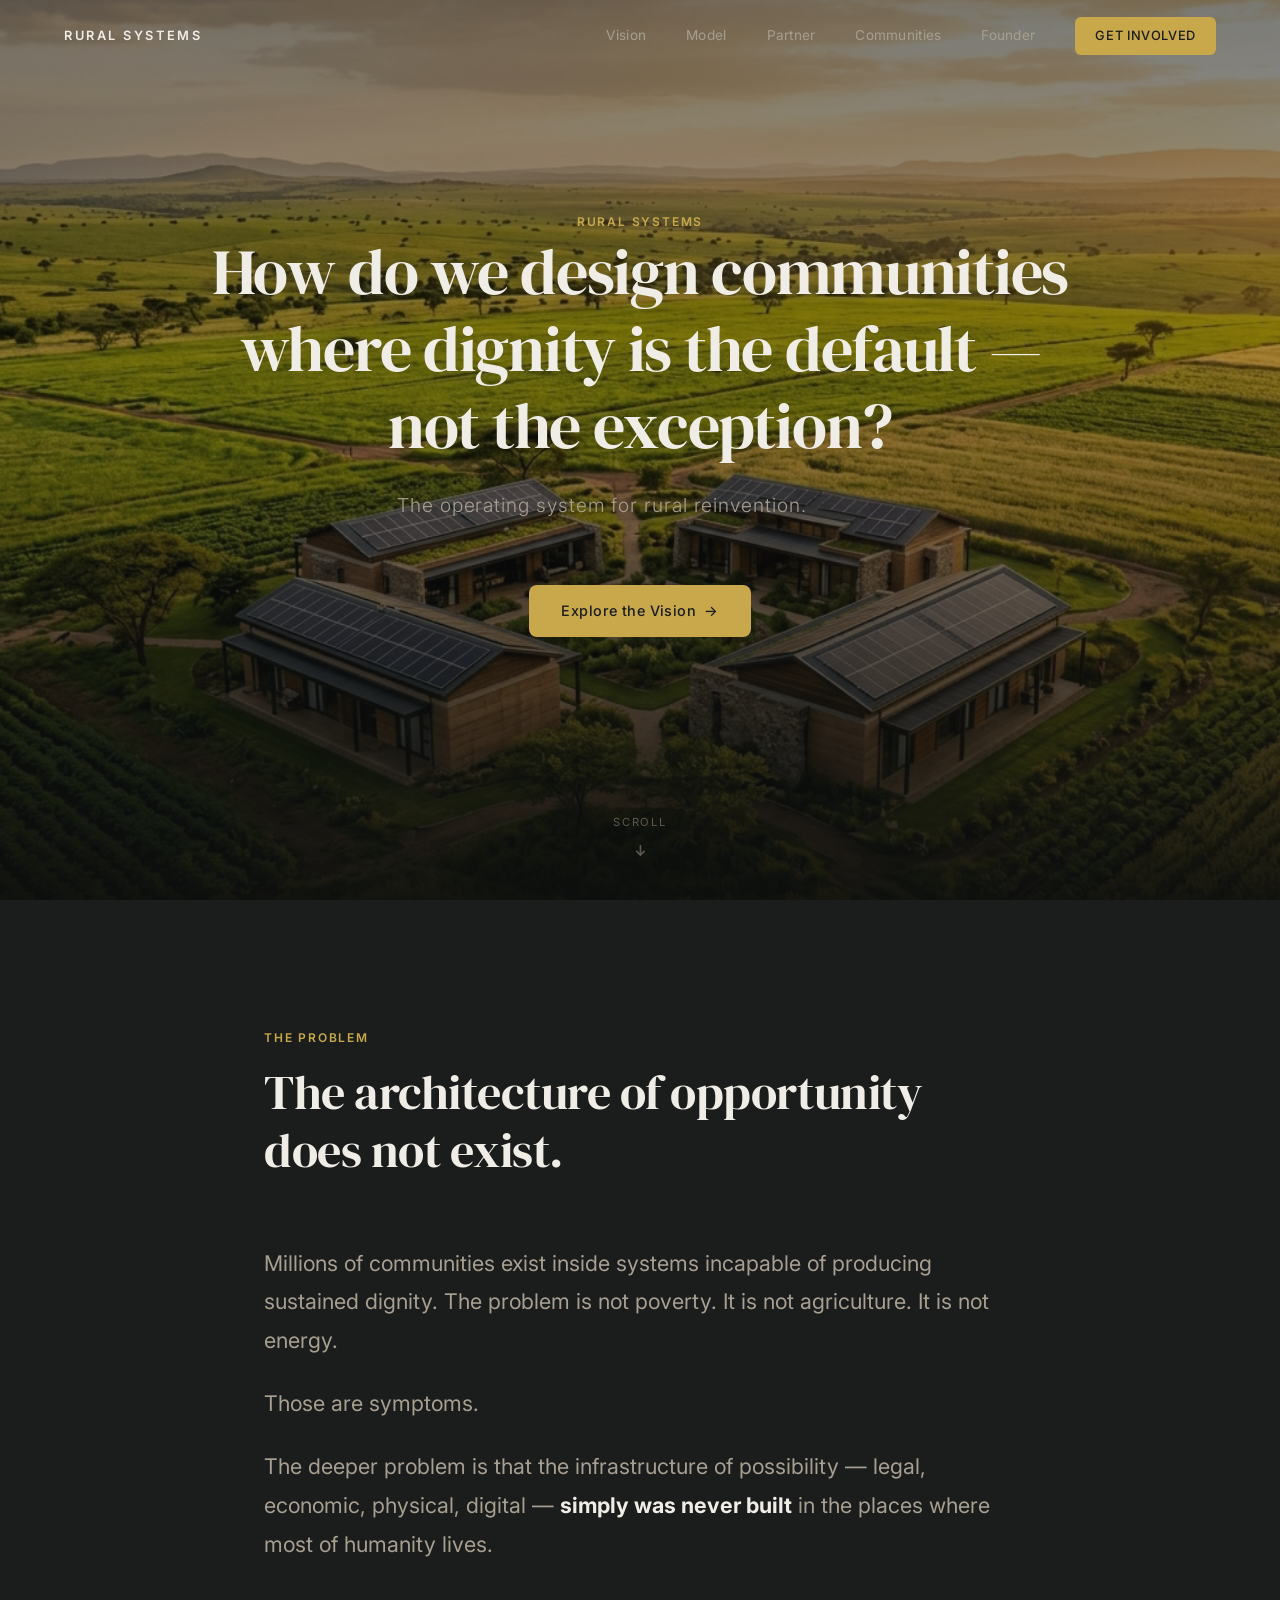
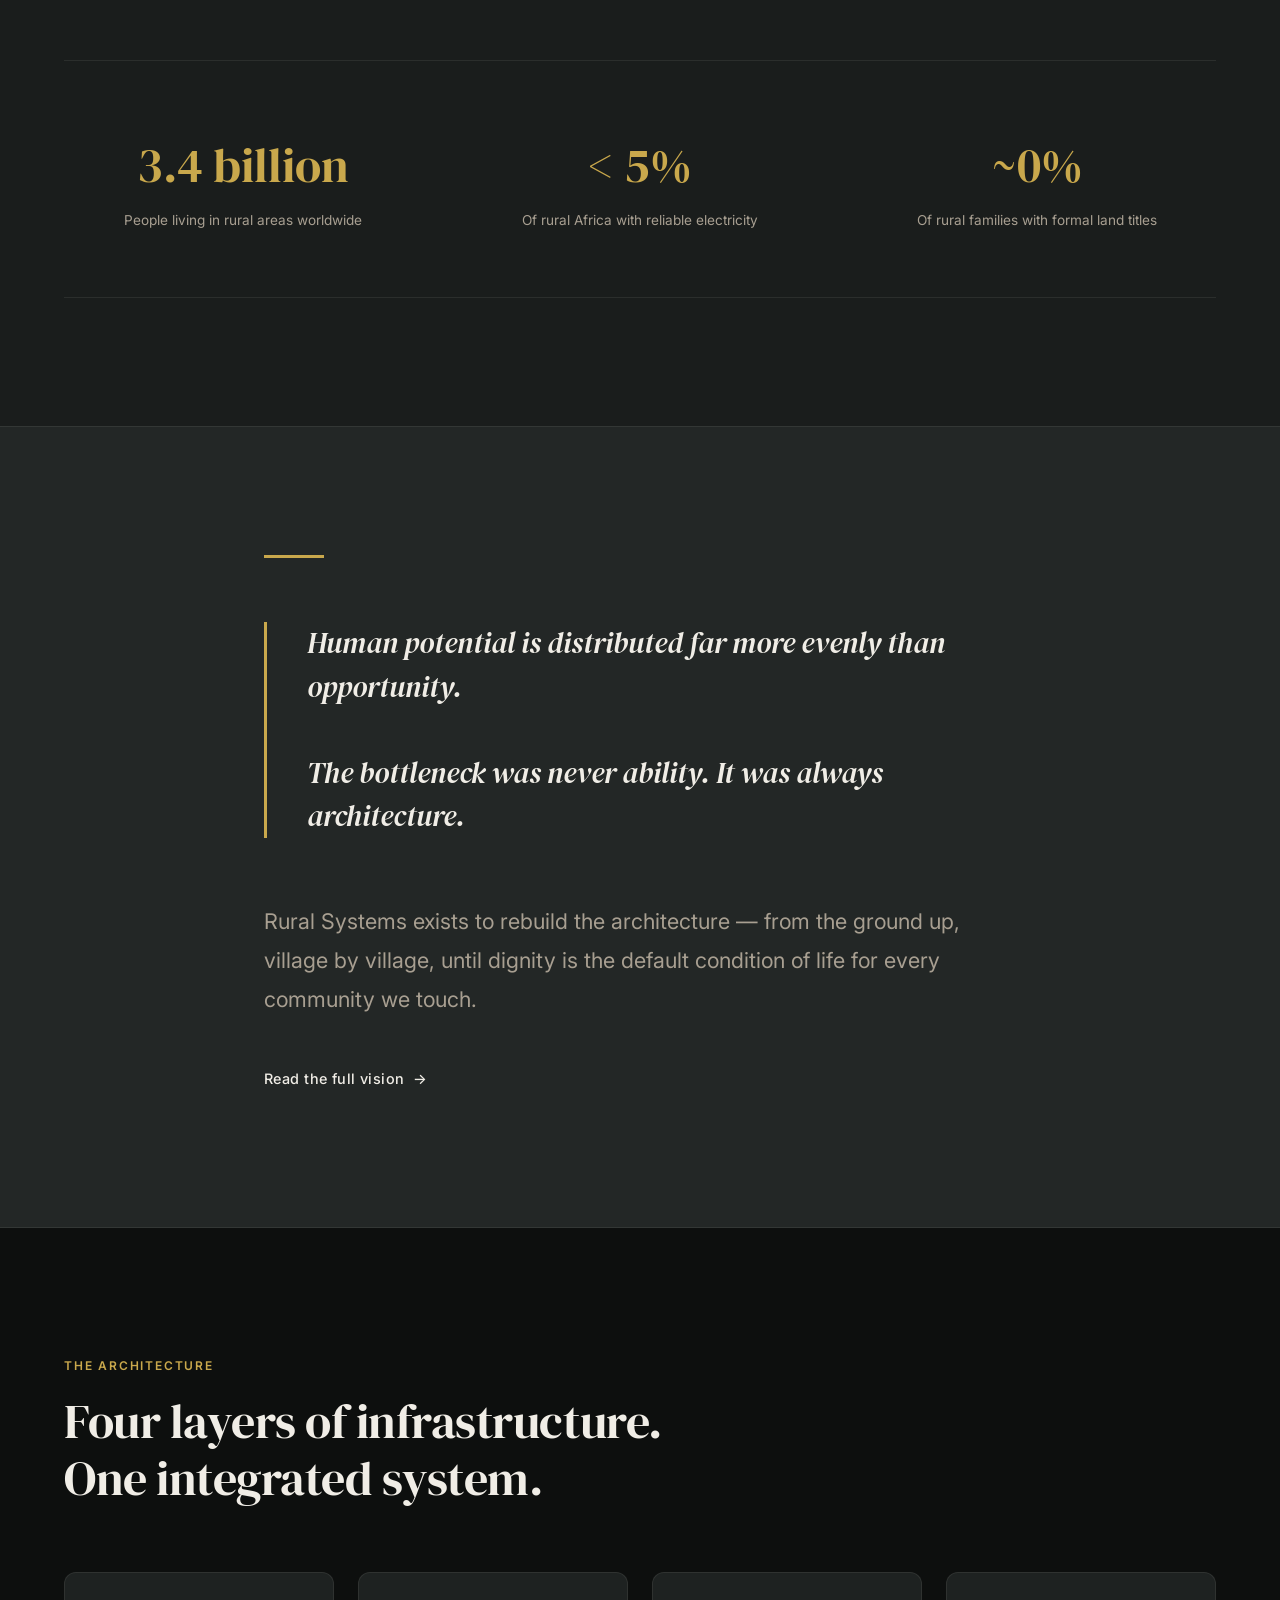
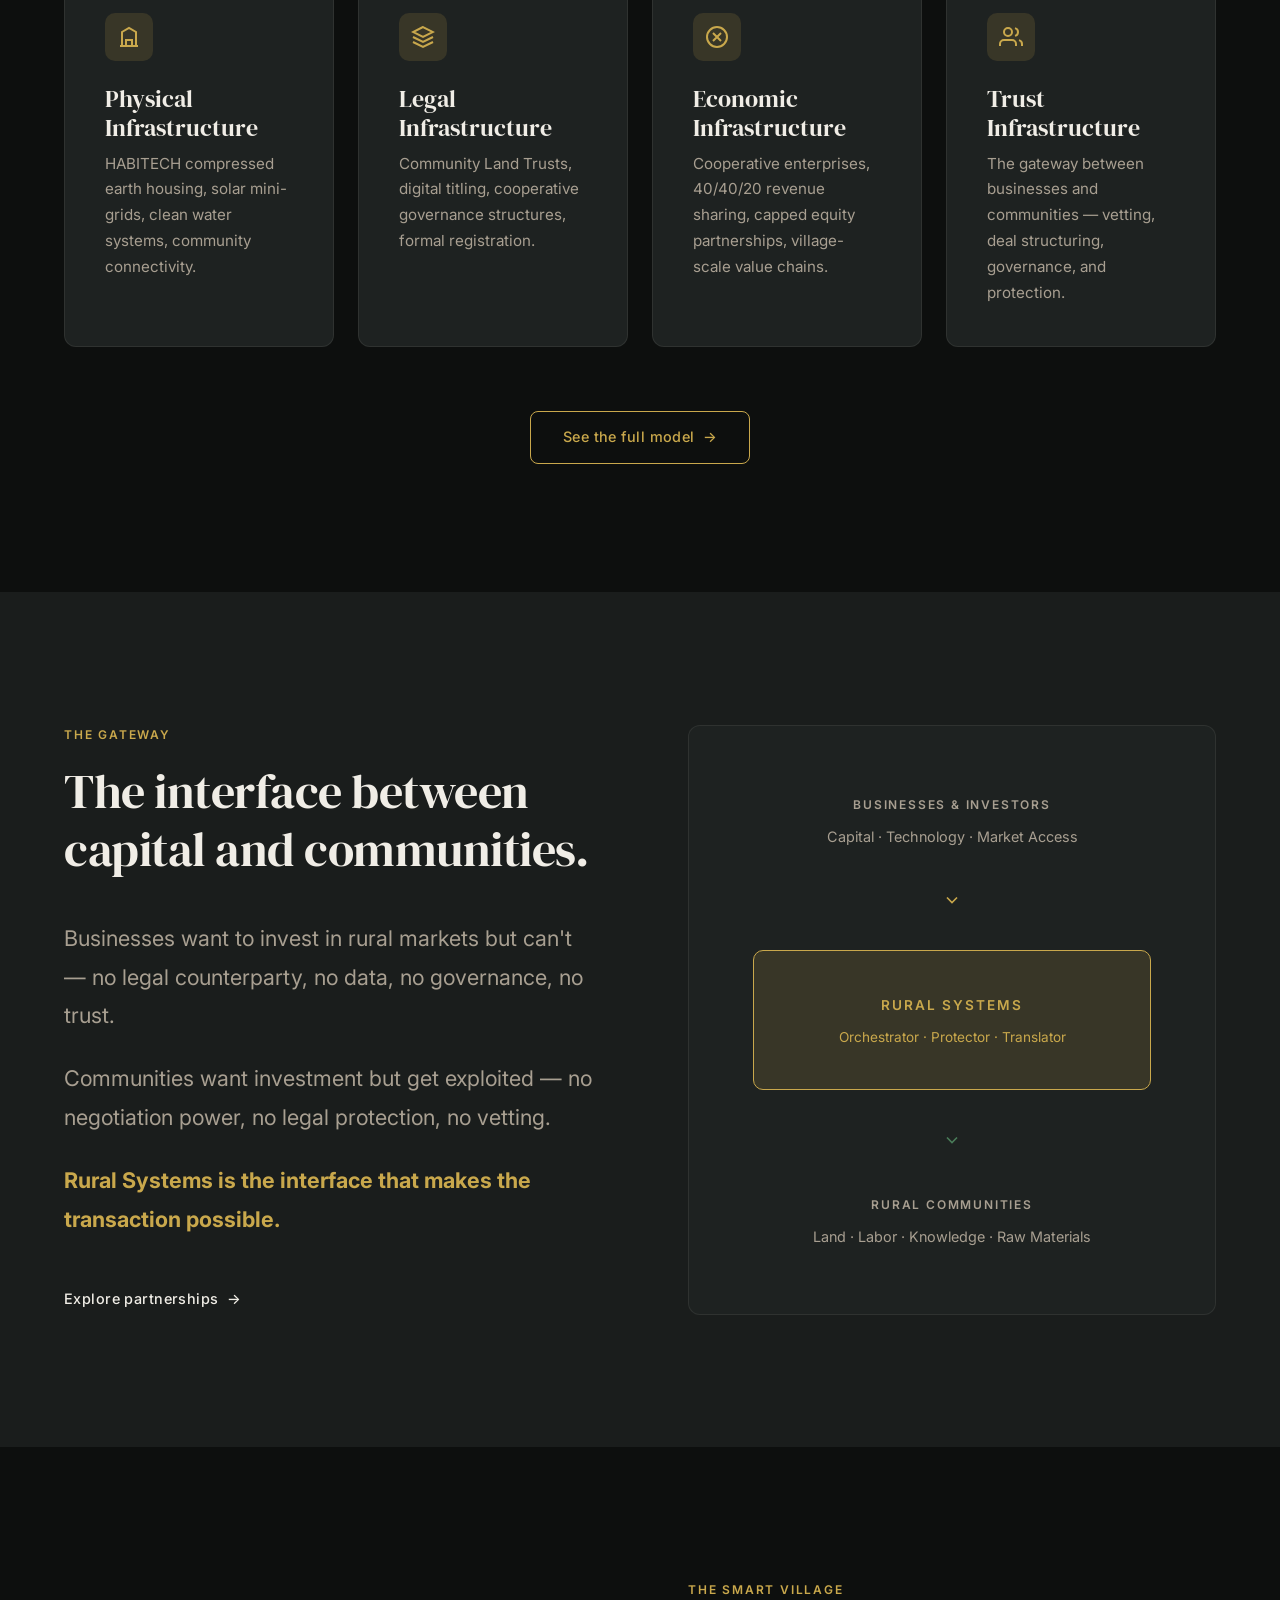
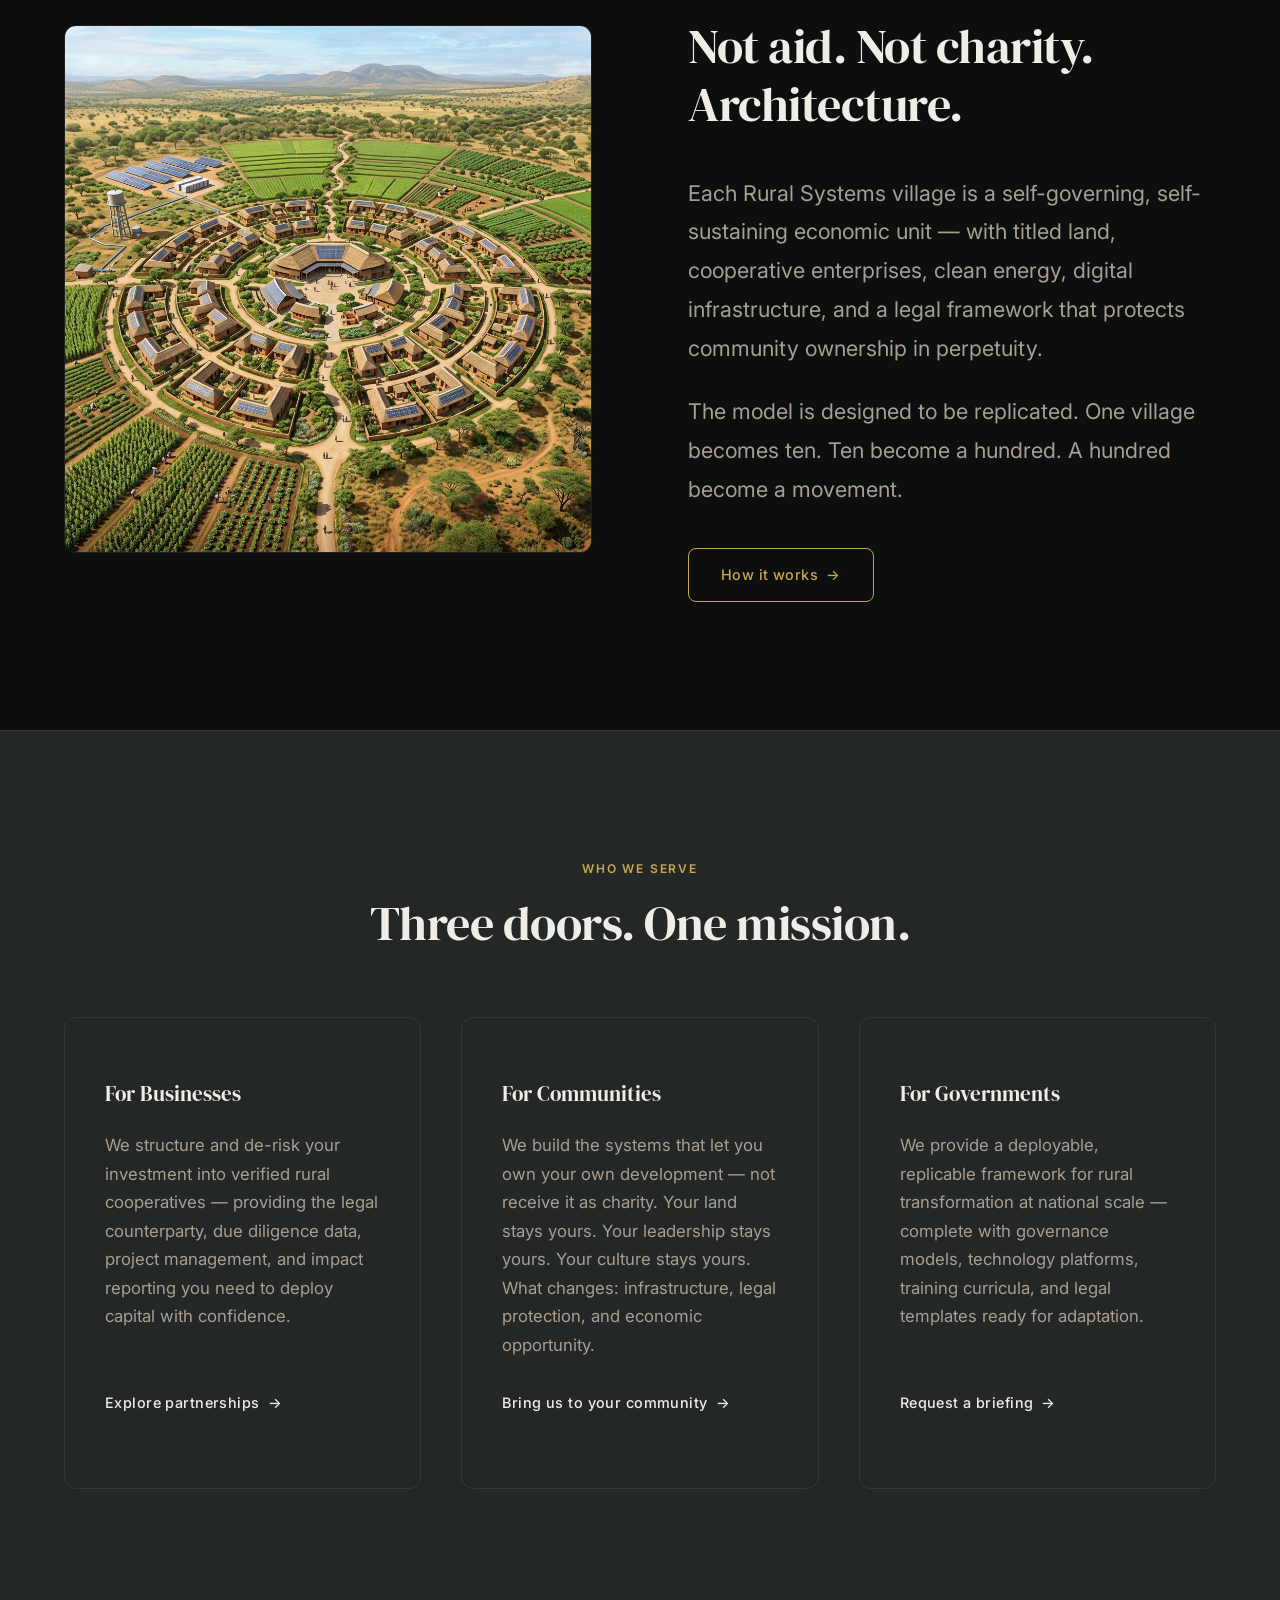
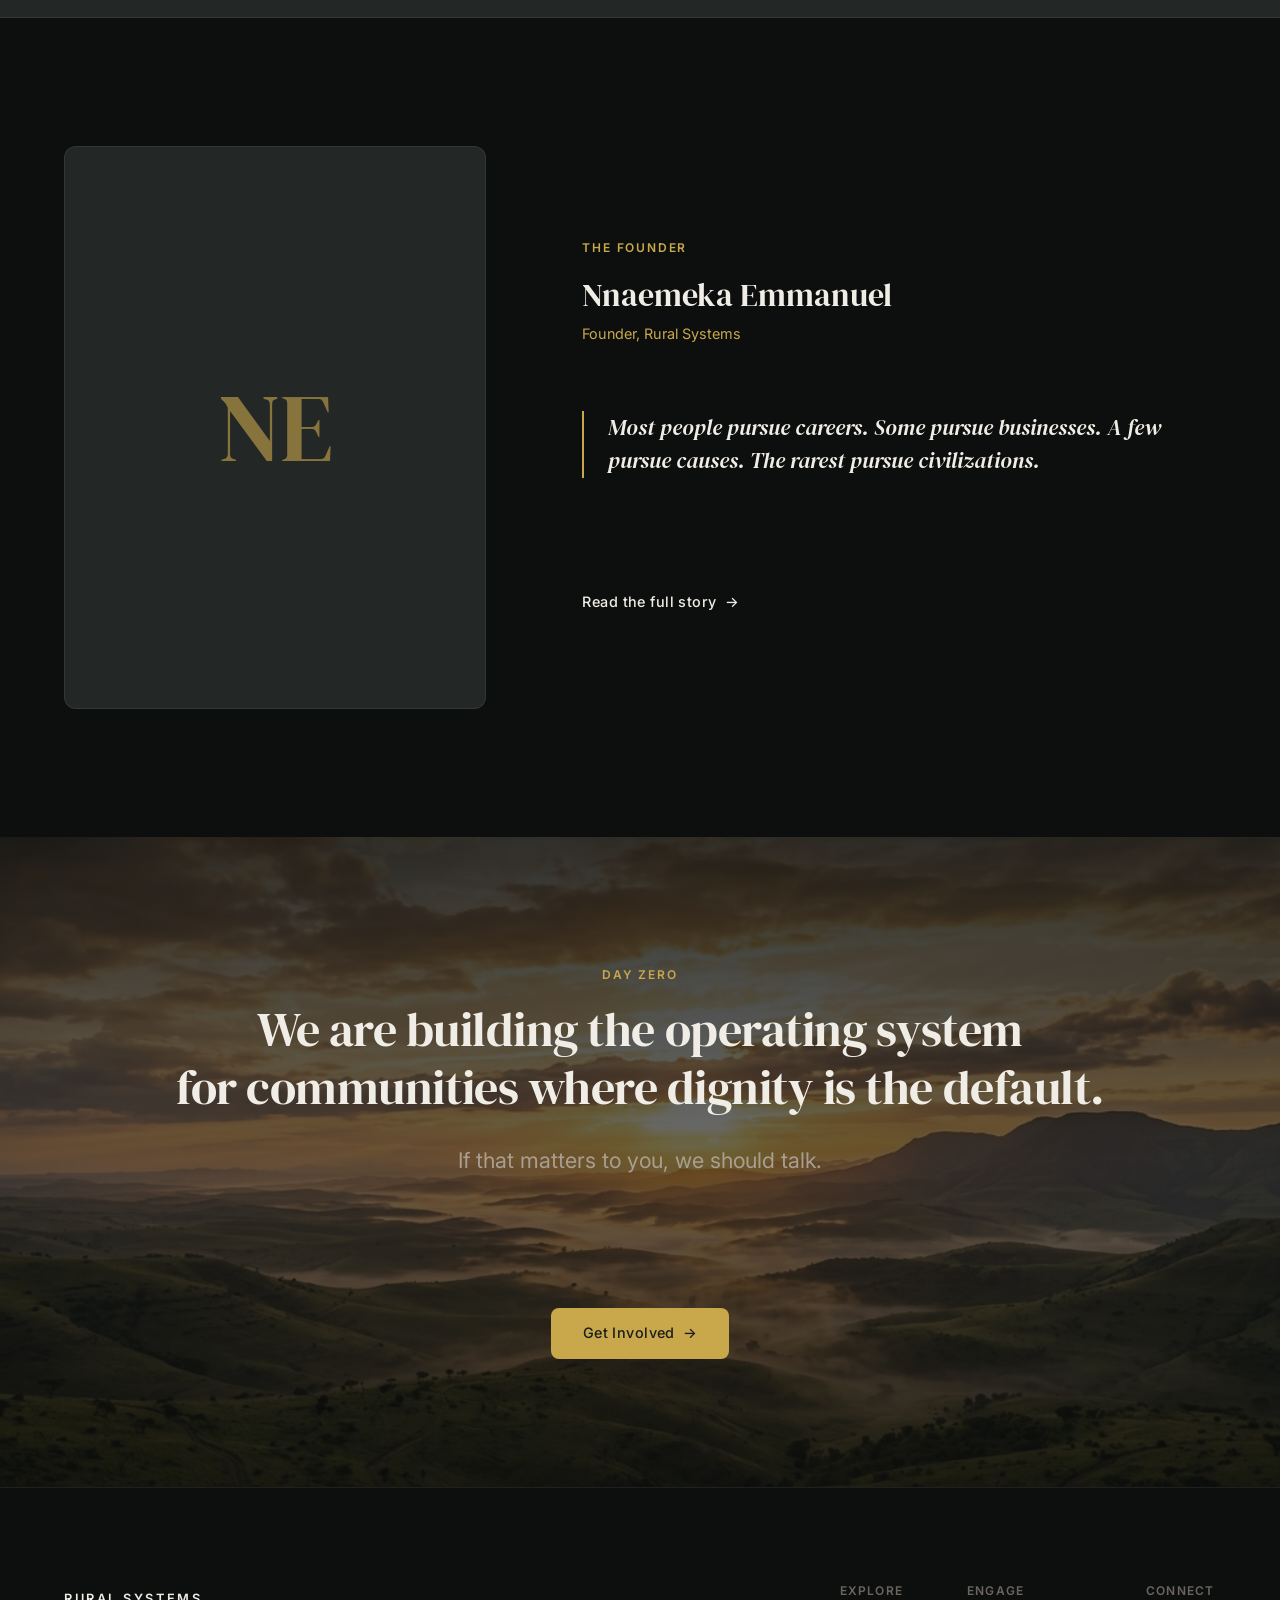
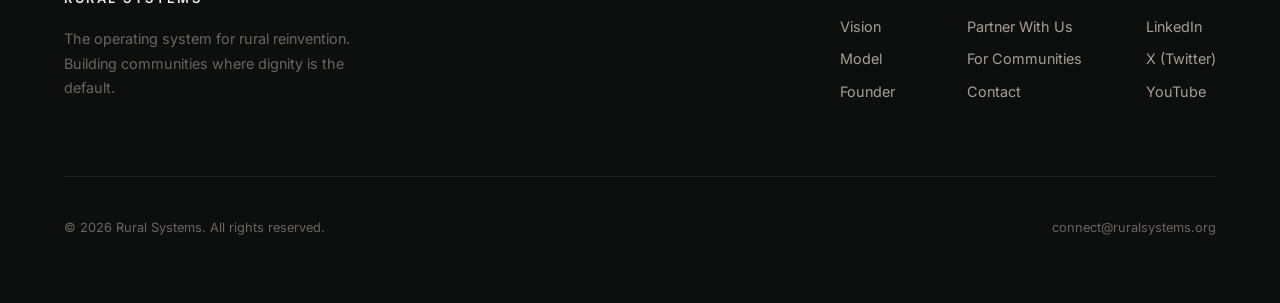
==== index.html @ 0304b945 "Initial Commit" ====
<!DOCTYPE html>
<html lang="en">
<head>
  <meta charset="UTF-8">
  <meta name="viewport" content="width=device-width, initial-scale=1.0">
  <title>Rural Systems — The Operating System for Rural Reinvention</title>
  <meta name="description" content="Rural Systems builds the physical, legal, and economic infrastructure for communities where dignity is the default — not the exception.">
  <meta name="theme-color" content="#0D0F0E">
  <meta property="og:title" content="Rural Systems — The Operating System for Rural Reinvention">
  <meta property="og:description" content="Human potential is distributed far more evenly than opportunity. We rebuild the architecture.">
  <meta property="og:type" content="website">
  <meta property="og:url" content="https://ruralsystems.org">
  <link rel="icon" href="data:image/svg+xml,<svg xmlns='http://www.w3.org/2000/svg' viewBox='0 0 100 100'><text y='.9em' font-size='90'>◆</text></svg>">
  <link rel="stylesheet" href="css/style.css">
</head>
<body>

  <!-- ========== HEADER ========== -->
  <header class="site-header" id="header">
    <div class="header-inner">
      <a href="index.html" class="logo">Rural Systems</a>
      <nav class="nav-desktop" id="nav-desktop">
        <a href="vision.html">Vision</a>
        <a href="model.html">Model</a>
        <a href="partner.html">Partner</a>
        <a href="communities.html">Communities</a>
        <a href="founder.html">Founder</a>
        <a href="contact.html" class="nav-cta">Get Involved</a>
      </nav>
      <button class="nav-toggle" id="nav-toggle" aria-label="Toggle navigation">
        <span></span>
        <span></span>
        <span></span>
      </button>
    </div>
  </header>

  <!-- Mobile Nav -->
  <nav class="nav-mobile" id="nav-mobile">
    <a href="vision.html">Vision</a>
    <a href="model.html">Model</a>
    <a href="partner.html">Partner</a>
    <a href="communities.html">Communities</a>
    <a href="founder.html">Founder</a>
    <a href="contact.html">Get Involved</a>
  </nav>

  <!-- ========== HERO ========== -->
  <section class="hero" id="hero">
    <div class="hero-bg">
      <img src="images/hero.png" alt="African farmland at golden hour with sustainable homes" loading="eager">
    </div>
    <div class="hero-content">
      <span class="text-label reveal">Rural Systems</span>
      <h1 class="reveal reveal-delay-1">How do we design communities<br>where dignity is the default —<br>not the exception?</h1>
      <p class="subtitle reveal reveal-delay-2">The operating system for rural reinvention.</p>
      <a href="#thesis" class="btn btn--primary reveal reveal-delay-3">Explore the Vision <span class="arrow">→</span></a>
    </div>
    <div class="scroll-indicator">
      <span>Scroll</span>
      <svg viewBox="0 0 24 24"><polyline points="7 13 12 18 17 13"></polyline><line x1="12" y1="6" x2="12" y2="18"></line></svg>
    </div>
  </section>

  <!-- ========== THE PROBLEM ========== -->
  <section class="section--dark" id="problem">
    <div class="container container--narrow">
      <div class="section-header reveal">
        <span class="text-label">The Problem</span>
        <h2>The architecture of opportunity does not exist.</h2>
      </div>
      <p class="text-large reveal">Millions of communities exist inside systems incapable of producing sustained dignity. The problem is not poverty. It is not agriculture. It is not energy.</p>
      <p class="text-large reveal" style="margin-top: var(--space-md);">Those are symptoms.</p>
      <p class="text-large reveal" style="margin-top: var(--space-md);">The deeper problem is that the infrastructure of possibility — legal, economic, physical, digital — <strong class="text-white">simply was never built</strong> in the places where most of humanity lives.</p>
    </div>

    <!-- Stats Strip -->
    <div class="container" style="margin-top: var(--space-2xl);">
      <div class="stats-strip reveal">
        <div class="stat-item">
          <span class="stat-number" data-counter="3.4" data-suffix=" billion">0</span>
          <span class="stat-label">People living in rural areas worldwide</span>
        </div>
        <div class="stat-item">
          <span class="stat-number" data-counter="5" data-prefix="< " data-suffix="%">0</span>
          <span class="stat-label">Of rural Africa with reliable electricity</span>
        </div>
        <div class="stat-item">
          <span class="stat-number" style="font-family: var(--font-heading); font-size: clamp(2rem, 4vw, 3rem); color: var(--accent-gold);">~0%</span>
          <span class="stat-label">Of rural families with formal land titles</span>
        </div>
      </div>
    </div>
  </section>

  <!-- ========== THE THESIS ========== -->
  <section class="section--accent" id="thesis">
    <div class="container container--narrow">
      <div class="gold-line reveal"></div>
      <blockquote class="reveal">
        Human potential is distributed far more evenly than opportunity.
        <br><br>
        The bottleneck was never ability. It was always architecture.
      </blockquote>
      <p class="text-large reveal" style="margin-top: var(--space-xl);">Rural Systems exists to rebuild the architecture — from the ground up, village by village, until dignity is the default condition of life for every community we touch.</p>
      <a href="vision.html" class="btn btn--ghost reveal" style="margin-top: var(--space-lg);">Read the full vision <span class="arrow">→</span></a>
    </div>
  </section>

  <!-- ========== WHAT WE BUILD ========== -->
  <section id="what-we-build">
    <div class="container">
      <div class="section-header reveal">
        <span class="text-label">The Architecture</span>
        <h2>Four layers of infrastructure.<br>One integrated system.</h2>
      </div>
      <div class="card-grid card-grid--4">
        <div class="card reveal reveal-delay-1">
          <div class="card-icon">
            <svg width="24" height="24" viewBox="0 0 24 24" fill="none" stroke="currentColor" stroke-width="2"><path d="M3 21h18M5 21V7l7-4 7 4v14M9 21v-6h6v6"></path></svg>
          </div>
          <h4>Physical Infrastructure</h4>
          <p>HABITECH compressed earth housing, solar mini-grids, clean water systems, community connectivity.</p>
        </div>
        <div class="card reveal reveal-delay-2">
          <div class="card-icon">
            <svg width="24" height="24" viewBox="0 0 24 24" fill="none" stroke="currentColor" stroke-width="2"><path d="M12 2L2 7l10 5 10-5-10-5zM2 17l10 5 10-5M2 12l10 5 10-5"></path></svg>
          </div>
          <h4>Legal Infrastructure</h4>
          <p>Community Land Trusts, digital titling, cooperative governance structures, formal registration.</p>
        </div>
        <div class="card reveal reveal-delay-3">
          <div class="card-icon">
            <svg width="24" height="24" viewBox="0 0 24 24" fill="none" stroke="currentColor" stroke-width="2"><circle cx="12" cy="12" r="10"></circle><path d="M16 8l-4 4-4-4M8 16l4-4 4 4"></path></svg>
          </div>
          <h4>Economic Infrastructure</h4>
          <p>Cooperative enterprises, 40/40/20 revenue sharing, capped equity partnerships, village-scale value chains.</p>
        </div>
        <div class="card reveal reveal-delay-4">
          <div class="card-icon">
            <svg width="24" height="24" viewBox="0 0 24 24" fill="none" stroke="currentColor" stroke-width="2"><path d="M17 21v-2a4 4 0 0 0-4-4H5a4 4 0 0 0-4 4v2"></path><circle cx="9" cy="7" r="4"></circle><path d="M23 21v-2a4 4 0 0 0-3-3.87M16 3.13a4 4 0 0 1 0 7.75"></path></svg>
          </div>
          <h4>Trust Infrastructure</h4>
          <p>The gateway between businesses and communities — vetting, deal structuring, governance, and protection.</p>
        </div>
      </div>
      <div style="text-align: center; margin-top: var(--space-xl);">
        <a href="model.html" class="btn btn--secondary reveal">See the full model <span class="arrow">→</span></a>
      </div>
    </div>
  </section>

  <!-- ========== ORCHESTRATION ========== -->
  <section class="section--dark" id="orchestration">
    <div class="container">
      <div class="two-col" style="align-items: center;">
        <div class="reveal">
          <span class="text-label">The Gateway</span>
          <h2 style="margin-top: var(--space-sm);">The interface between capital and communities.</h2>
          <p class="text-large" style="margin-top: var(--space-lg);">Businesses want to invest in rural markets but can't — no legal counterparty, no data, no governance, no trust.</p>
          <p class="text-large" style="margin-top: var(--space-md);">Communities want investment but get exploited — no negotiation power, no legal protection, no vetting.</p>
          <p class="text-large" style="margin-top: var(--space-md);"><strong class="text-gold">Rural Systems is the interface that makes the transaction possible.</strong></p>
          <a href="partner.html" class="btn btn--ghost" style="margin-top: var(--space-lg);">Explore partnerships <span class="arrow">→</span></a>
        </div>
        <div class="reveal reveal-delay-2">
          <div class="card" style="padding: var(--space-xl); text-align: center;">
            <div style="display: flex; flex-direction: column; gap: var(--space-lg);">
              <div>
                <span class="text-label" style="color: var(--text-secondary);">Businesses & Investors</span>
                <p style="font-size: 0.9rem; margin-top: 0.5rem;">Capital · Technology · Market Access</p>
              </div>
              <div style="display: flex; align-items: center; justify-content: center; gap: var(--space-sm);">
                <svg width="20" height="20" viewBox="0 0 24 24" fill="none" stroke="var(--accent-gold)" stroke-width="2"><polyline points="6 9 12 15 18 9"></polyline></svg>
              </div>
              <div style="background: var(--accent-gold-dim); border: 1px solid var(--accent-gold); border-radius: 10px; padding: var(--space-lg);">
                <span class="text-label" style="font-size: 0.85rem;">Rural Systems</span>
                <p style="font-size: 0.85rem; margin-top: 0.5rem; color: var(--accent-gold);">Orchestrator · Protector · Translator</p>
              </div>
              <div style="display: flex; align-items: center; justify-content: center; gap: var(--space-sm);">
                <svg width="20" height="20" viewBox="0 0 24 24" fill="none" stroke="var(--accent-green)" stroke-width="2"><polyline points="6 9 12 15 18 9"></polyline></svg>
              </div>
              <div>
                <span class="text-label" style="color: var(--text-secondary);">Rural Communities</span>
                <p style="font-size: 0.9rem; margin-top: 0.5rem;">Land · Labor · Knowledge · Raw Materials</p>
              </div>
            </div>
          </div>
        </div>
      </div>
    </div>
  </section>

  <!-- ========== SMART VILLAGE ========== -->
  <section id="smart-village">
    <div class="container">
      <div class="two-col" style="align-items: center;">
        <div class="reveal">
          <img src="images/village-aerial.png" alt="Architectural rendering of a planned smart village" style="border-radius: 12px; border: 1px solid var(--border-subtle);">
        </div>
        <div class="reveal reveal-delay-2">
          <span class="text-label">The Smart Village</span>
          <h2 style="margin-top: var(--space-sm);">Not aid. Not charity.<br>Architecture.</h2>
          <p class="text-large" style="margin-top: var(--space-lg);">Each Rural Systems village is a self-governing, self-sustaining economic unit — with titled land, cooperative enterprises, clean energy, digital infrastructure, and a legal framework that protects community ownership in perpetuity.</p>
          <p class="text-large" style="margin-top: var(--space-md);">The model is designed to be replicated. One village becomes ten. Ten become a hundred. A hundred become a movement.</p>
          <a href="model.html" class="btn btn--secondary" style="margin-top: var(--space-lg);">How it works <span class="arrow">→</span></a>
        </div>
      </div>
    </div>
  </section>

  <!-- ========== AUDIENCE COLUMNS ========== -->
  <section class="section--accent" id="for-whom">
    <div class="container">
      <div class="section-header reveal" style="text-align: center;">
        <span class="text-label">Who We Serve</span>
        <h2>Three doors. One mission.</h2>
      </div>
      <div class="audience-grid">
        <div class="audience-col reveal reveal-delay-1">
          <h3>For Businesses</h3>
          <p>We structure and de-risk your investment into verified rural cooperatives — providing the legal counterparty, due diligence data, project management, and impact reporting you need to deploy capital with confidence.</p>
          <a href="partner.html" class="btn btn--ghost">Explore partnerships <span class="arrow">→</span></a>
        </div>
        <div class="audience-col reveal reveal-delay-2">
          <h3>For Communities</h3>
          <p>We build the systems that let you own your own development — not receive it as charity. Your land stays yours. Your leadership stays yours. Your culture stays yours. What changes: infrastructure, legal protection, and economic opportunity.</p>
          <a href="communities.html" class="btn btn--ghost">Bring us to your community <span class="arrow">→</span></a>
        </div>
        <div class="audience-col reveal reveal-delay-3">
          <h3>For Governments</h3>
          <p>We provide a deployable, replicable framework for rural transformation at national scale — complete with governance models, technology platforms, training curricula, and legal templates ready for adaptation.</p>
          <a href="contact.html" class="btn btn--ghost">Request a briefing <span class="arrow">→</span></a>
        </div>
      </div>
    </div>
  </section>

  <!-- ========== FOUNDER PREVIEW ========== -->
  <section id="founder-preview">
    <div class="container">
      <div class="founder-section reveal">
        <div class="founder-visual">
          <span class="founder-monogram">NE</span>
        </div>
        <div class="founder-text">
          <span class="text-label">The Founder</span>
          <h3 style="margin-top: var(--space-sm);">Nnaemeka Emmanuel</h3>
          <p class="founder-title">Founder, Rural Systems</p>
          <blockquote style="border-left-width: 2px; padding-left: var(--space-md); font-size: clamp(1.1rem, 2vw, 1.4rem);">
            Most people pursue careers. Some pursue businesses. A few pursue causes. The rarest pursue civilizations.
          </blockquote>
          <a href="founder.html" class="btn btn--ghost" style="margin-top: var(--space-lg);">Read the full story <span class="arrow">→</span></a>
        </div>
      </div>
    </div>
  </section>

  <!-- ========== CLOSING CTA ========== -->
  <section class="cta-section" id="cta">
    <div class="hero-bg">
      <img src="images/dawn.png" alt="Sunrise over African hills" loading="lazy">
    </div>
    <div class="cta-content reveal">
      <span class="text-label" style="display: block; margin-bottom: var(--space-sm);">Day Zero</span>
      <h2>We are building the operating system<br>for communities where dignity is the default.</h2>
      <p class="text-large" style="margin-top: var(--space-md);">If that matters to you, we should talk.</p>
      <a href="contact.html" class="btn btn--primary" style="margin-top: var(--space-xl);">Get Involved <span class="arrow">→</span></a>
    </div>
  </section>

  <!-- ========== FOOTER ========== -->
  <footer class="site-footer">
    <div class="container">
      <div class="footer-inner">
        <div class="footer-brand">
          <a href="index.html" class="logo">Rural Systems</a>
          <p>The operating system for rural reinvention. Building communities where dignity is the default.</p>
        </div>
        <div class="footer-links">
          <div class="footer-links-group">
            <h5>Explore</h5>
            <a href="vision.html">Vision</a>
            <a href="model.html">Model</a>
            <a href="founder.html">Founder</a>
          </div>
          <div class="footer-links-group">
            <h5>Engage</h5>
            <a href="partner.html">Partner With Us</a>
            <a href="communities.html">For Communities</a>
            <a href="contact.html">Contact</a>
          </div>
          <div class="footer-links-group">
            <h5>Connect</h5>
            <a href="https://linkedin.com/company/ruralsystems" target="_blank" rel="noopener">LinkedIn</a>
            <a href="https://x.com/ruralsystems" target="_blank" rel="noopener">X (Twitter)</a>
            <a href="https://youtube.com/@ruralsystems" target="_blank" rel="noopener">YouTube</a>
          </div>
        </div>
      </div>
      <div class="footer-bottom">
        <span>© 2026 Rural Systems. All rights reserved.</span>
        <span>connect@ruralsystems.org</span>
      </div>
    </div>
  </footer>

  <script src="js/main.js"></script>
</body>
</html>
---- css/style.css ----
/* ============================================================
   RURAL SYSTEMS — Design System
   ruralsystems.org
   ============================================================ */

/* --- Google Fonts --- */
@import url('https://fonts.googleapis.com/css2?family=DM+Serif+Display:ital@0;1&family=Inter:wght@300;400;500;600;700&display=swap');

/* --- Custom Properties --- */
:root {
  /* Colors — Earth & Gold */
  --bg-primary: #0D0F0E;
  --bg-secondary: #1A1D1C;
  --bg-tertiary: #232726;
  --bg-card: #1E2221;
  --bg-card-hover: #252928;

  --accent-gold: #C9A84C;
  --accent-gold-dim: rgba(201, 168, 76, 0.15);
  --accent-gold-glow: rgba(201, 168, 76, 0.3);
  --accent-green: #4A7C59;
  --accent-green-dim: rgba(74, 124, 89, 0.15);
  --accent-terracotta: #C0613A;

  --text-primary: #F0EDE6;
  --text-secondary: #A89F91;
  --text-muted: #6B6560;
  --text-on-gold: #1A1D1C;

  --border-subtle: rgba(240, 237, 230, 0.08);
  --border-medium: rgba(240, 237, 230, 0.15);

  /* Typography */
  --font-heading: 'DM Serif Display', Georgia, 'Times New Roman', serif;
  --font-body: 'Inter', -apple-system, BlinkMacSystemFont, 'Segoe UI', sans-serif;

  /* Spacing */
  --space-xs: 0.5rem;
  --space-sm: 1rem;
  --space-md: 1.5rem;
  --space-lg: 2.5rem;
  --space-xl: 4rem;
  --space-2xl: 6rem;
  --space-3xl: 8rem;
  --space-4xl: 12rem;

  /* Layout */
  --max-width: 1200px;
  --max-width-narrow: 800px;
  --max-width-text: 680px;

  /* Transitions */
  --transition-fast: 150ms ease;
  --transition-base: 250ms ease;
  --transition-slow: 400ms ease-out;

  /* Shadows */
  --shadow-card: 0 4px 24px rgba(0, 0, 0, 0.3);
  --shadow-elevated: 0 8px 48px rgba(0, 0, 0, 0.4);

  /* Header */
  --header-height: 72px;
}

/* --- Reset & Base --- */
*, *::before, *::after {
  margin: 0;
  padding: 0;
  box-sizing: border-box;
}

html {
  font-size: 16px;
  scroll-behavior: smooth;
  -webkit-font-smoothing: antialiased;
  -moz-osx-font-smoothing: grayscale;
}

body {
  font-family: var(--font-body);
  background-color: var(--bg-primary);
  color: var(--text-primary);
  line-height: 1.7;
  font-weight: 400;
  overflow-x: hidden;
}

img {
  max-width: 100%;
  height: auto;
  display: block;
}

a {
  color: var(--accent-gold);
  text-decoration: none;
  transition: color var(--transition-fast);
}

a:hover {
  color: var(--text-primary);
}

::selection {
  background: var(--accent-gold);
  color: var(--text-on-gold);
}

/* --- Typography --- */
h1, h2, h3, h4, h5 {
  font-family: var(--font-heading);
  font-weight: 400;
  line-height: 1.2;
  color: var(--text-primary);
}

h1 {
  font-size: clamp(2.5rem, 5vw, 4.5rem);
  letter-spacing: -0.02em;
}

h2 {
  font-size: clamp(2rem, 4vw, 3rem);
  letter-spacing: -0.01em;
}

h3 {
  font-size: clamp(1.5rem, 3vw, 2rem);
}

h4 {
  font-size: clamp(1.2rem, 2vw, 1.5rem);
}

p {
  font-size: 1.05rem;
  color: var(--text-secondary);
  max-width: 65ch;
}

.text-large {
  font-size: clamp(1.15rem, 2vw, 1.35rem);
  line-height: 1.8;
}

.text-small {
  font-size: 0.875rem;
}

.text-label {
  font-family: var(--font-body);
  font-size: 0.75rem;
  font-weight: 600;
  letter-spacing: 0.15em;
  text-transform: uppercase;
  color: var(--accent-gold);
}

.text-gold { color: var(--accent-gold); }
.text-green { color: var(--accent-green); }
.text-white { color: var(--text-primary); }
.text-muted { color: var(--text-muted); }

/* --- Layout --- */
.container {
  width: 100%;
  max-width: var(--max-width);
  margin: 0 auto;
  padding: 0 var(--space-md);
}

.container--narrow {
  max-width: var(--max-width-narrow);
}

.container--text {
  max-width: var(--max-width-text);
}

section {
  padding: var(--space-3xl) 0;
  position: relative;
}

.section--dark {
  background-color: var(--bg-secondary);
}

.section--accent {
  background-color: var(--bg-tertiary);
  border-top: 1px solid var(--border-subtle);
  border-bottom: 1px solid var(--border-subtle);
}

/* --- Header / Navigation --- */
.site-header {
  position: fixed;
  top: 0;
  left: 0;
  right: 0;
  z-index: 1000;
  height: var(--header-height);
  display: flex;
  align-items: center;
  transition: background-color var(--transition-slow), box-shadow var(--transition-slow);
  background-color: transparent;
}

.site-header.scrolled {
  background-color: rgba(13, 15, 14, 0.92);
  backdrop-filter: blur(12px);
  -webkit-backdrop-filter: blur(12px);
  box-shadow: 0 1px 0 var(--border-subtle);
}

.header-inner {
  display: flex;
  align-items: center;
  justify-content: space-between;
  width: 100%;
  max-width: var(--max-width);
  margin: 0 auto;
  padding: 0 var(--space-md);
}

.logo {
  font-family: var(--font-body);
  font-size: 0.8rem;
  font-weight: 600;
  letter-spacing: 0.2em;
  text-transform: uppercase;
  color: var(--text-primary);
  text-decoration: none;
}

.logo:hover {
  color: var(--accent-gold);
}

.nav-desktop {
  display: flex;
  align-items: center;
  gap: var(--space-lg);
}

.nav-desktop a {
  font-size: 0.85rem;
  font-weight: 400;
  color: var(--text-secondary);
  text-decoration: none;
  transition: color var(--transition-fast);
  letter-spacing: 0.02em;
}

.nav-desktop a:hover,
.nav-desktop a.active {
  color: var(--text-primary);
}

.nav-desktop .nav-cta {
  background: var(--accent-gold);
  color: var(--text-on-gold);
  padding: 0.5rem 1.25rem;
  border-radius: 6px;
  font-weight: 500;
  font-size: 0.8rem;
  letter-spacing: 0.05em;
  text-transform: uppercase;
  transition: background var(--transition-fast), transform var(--transition-fast);
}

.nav-desktop .nav-cta:hover {
  background: var(--text-primary);
  color: var(--bg-primary);
  transform: translateY(-1px);
}

/* Mobile Nav Toggle */
.nav-toggle {
  display: none;
  background: none;
  border: none;
  cursor: pointer;
  padding: 0.5rem;
  z-index: 1100;
}

.nav-toggle span {
  display: block;
  width: 24px;
  height: 2px;
  background: var(--text-primary);
  margin: 5px 0;
  transition: transform var(--transition-base), opacity var(--transition-base);
}

.nav-toggle.open span:nth-child(1) {
  transform: translateY(7px) rotate(45deg);
}

.nav-toggle.open span:nth-child(2) {
  opacity: 0;
}

.nav-toggle.open span:nth-child(3) {
  transform: translateY(-7px) rotate(-45deg);
}

/* Mobile Nav Overlay */
.nav-mobile {
  display: none;
  position: fixed;
  inset: 0;
  background: rgba(13, 15, 14, 0.98);
  backdrop-filter: blur(20px);
  -webkit-backdrop-filter: blur(20px);
  z-index: 1050;
  flex-direction: column;
  align-items: center;
  justify-content: center;
  gap: var(--space-lg);
}

.nav-mobile.open {
  display: flex;
}

.nav-mobile a {
  font-family: var(--font-heading);
  font-size: 1.8rem;
  color: var(--text-secondary);
  text-decoration: none;
  transition: color var(--transition-fast);
}

.nav-mobile a:hover {
  color: var(--accent-gold);
}

/* --- Hero Section --- */
.hero {
  position: relative;
  min-height: 100vh;
  display: flex;
  align-items: center;
  justify-content: center;
  text-align: center;
  overflow: hidden;
  padding-top: var(--header-height);
}

.hero-bg {
  position: absolute;
  inset: 0;
  z-index: 0;
}

.hero-bg img {
  width: 100%;
  height: 100%;
  object-fit: cover;
  object-position: center 40%;
}

.hero-bg::after {
  content: '';
  position: absolute;
  inset: 0;
  background: linear-gradient(
    180deg,
    rgba(13, 15, 14, 0.55) 0%,
    rgba(13, 15, 14, 0.35) 40%,
    rgba(13, 15, 14, 0.65) 70%,
    rgba(13, 15, 14, 0.95) 100%
  );
}

.hero-content {
  position: relative;
  z-index: 1;
  padding: var(--space-xl) var(--space-md);
}

.hero h1 {
  margin-bottom: var(--space-md);
}

.hero .subtitle {
  font-family: var(--font-body);
  font-size: clamp(1rem, 2vw, 1.2rem);
  color: var(--text-secondary);
  font-weight: 300;
  letter-spacing: 0.05em;
  margin-bottom: var(--space-xl);
}

.scroll-indicator {
  position: absolute;
  bottom: 2.5rem;
  left: 50%;
  transform: translateX(-50%);
  z-index: 1;
  display: flex;
  flex-direction: column;
  align-items: center;
  gap: 0.5rem;
  opacity: 0.5;
  animation: pulse-down 2s ease-in-out infinite;
}

.scroll-indicator span {
  font-size: 0.7rem;
  letter-spacing: 0.15em;
  text-transform: uppercase;
  color: var(--text-secondary);
}

.scroll-indicator svg {
  width: 20px;
  height: 20px;
  stroke: var(--text-secondary);
  fill: none;
  stroke-width: 2;
}

@keyframes pulse-down {
  0%, 100% { transform: translateX(-50%) translateY(0); opacity: 0.5; }
  50% { transform: translateX(-50%) translateY(8px); opacity: 1; }
}

/* --- Buttons --- */
.btn {
  display: inline-flex;
  align-items: center;
  gap: 0.5rem;
  font-family: var(--font-body);
  font-weight: 500;
  font-size: 0.9rem;
  padding: 0.85rem 2rem;
  border-radius: 8px;
  border: none;
  cursor: pointer;
  text-decoration: none;
  transition: all var(--transition-base);
  letter-spacing: 0.03em;
}

.btn--primary {
  background: var(--accent-gold);
  color: var(--text-on-gold);
}

.btn--primary:hover {
  background: var(--text-primary);
  color: var(--bg-primary);
  transform: translateY(-2px);
  box-shadow: 0 6px 24px rgba(201, 168, 76, 0.25);
}

.btn--secondary {
  background: transparent;
  color: var(--accent-gold);
  border: 1px solid var(--accent-gold);
}

.btn--secondary:hover {
  background: var(--accent-gold-dim);
  color: var(--text-primary);
  border-color: var(--text-primary);
  transform: translateY(-2px);
}

.btn--ghost {
  background: transparent;
  color: var(--text-primary);
  padding: 0.5rem 0;
  border-radius: 0;
}

.btn--ghost:hover {
  color: var(--accent-gold);
}

.btn--ghost .arrow {
  transition: transform var(--transition-fast);
}

.btn--ghost:hover .arrow {
  transform: translateX(4px);
}

/* --- Cards --- */
.card-grid {
  display: grid;
  gap: var(--space-md);
}

.card-grid--4 { grid-template-columns: repeat(4, 1fr); }
.card-grid--3 { grid-template-columns: repeat(3, 1fr); }
.card-grid--2 { grid-template-columns: repeat(2, 1fr); }

.card {
  background: var(--bg-card);
  border: 1px solid var(--border-subtle);
  border-radius: 12px;
  padding: var(--space-lg);
  transition: all var(--transition-base);
}

.card:hover {
  background: var(--bg-card-hover);
  border-color: var(--border-medium);
  transform: translateY(-4px);
  box-shadow: var(--shadow-card);
}

.card-icon {
  width: 48px;
  height: 48px;
  display: flex;
  align-items: center;
  justify-content: center;
  border-radius: 10px;
  margin-bottom: var(--space-md);
  font-size: 1.5rem;
  background: var(--accent-gold-dim);
  color: var(--accent-gold);
}

.card-icon--green {
  background: var(--accent-green-dim);
  color: var(--accent-green);
}

.card h4 {
  margin-bottom: var(--space-xs);
}

.card p {
  font-size: 0.95rem;
  color: var(--text-secondary);
}

/* --- Stats Strip --- */
.stats-strip {
  display: grid;
  grid-template-columns: repeat(3, 1fr);
  gap: var(--space-lg);
  text-align: center;
  padding: var(--space-xl) 0;
  border-top: 1px solid var(--border-subtle);
  border-bottom: 1px solid var(--border-subtle);
}

.stat-item .stat-number {
  font-family: var(--font-heading);
  font-size: clamp(2rem, 4vw, 3rem);
  color: var(--accent-gold);
  display: block;
}

.stat-item .stat-label {
  font-size: 0.85rem;
  color: var(--text-secondary);
  margin-top: 0.25rem;
}

/* --- Blockquote / Pull Quote --- */
blockquote {
  font-family: var(--font-heading);
  font-style: italic;
  font-size: clamp(1.3rem, 3vw, 1.8rem);
  color: var(--text-primary);
  border-left: 3px solid var(--accent-gold);
  padding-left: var(--space-lg);
  margin: var(--space-xl) 0;
  max-width: 55ch;
  line-height: 1.5;
}

blockquote cite {
  display: block;
  font-family: var(--font-body);
  font-style: normal;
  font-size: 0.85rem;
  color: var(--text-muted);
  margin-top: var(--space-sm);
}

/* --- Section Headers --- */
.section-header {
  margin-bottom: var(--space-xl);
}

.section-header .text-label {
  margin-bottom: var(--space-sm);
  display: block;
}

.section-header h2 {
  margin-bottom: var(--space-md);
}

.section-header p {
  font-size: 1.1rem;
  max-width: 60ch;
}

/* --- Audience Columns --- */
.audience-grid {
  display: grid;
  grid-template-columns: repeat(3, 1fr);
  gap: var(--space-lg);
}

.audience-col {
  padding: var(--space-xl) var(--space-lg);
  border: 1px solid var(--border-subtle);
  border-radius: 12px;
  display: flex;
  flex-direction: column;
  gap: var(--space-md);
  transition: border-color var(--transition-base);
}

.audience-col:hover {
  border-color: var(--accent-gold);
}

.audience-col h3 {
  font-size: 1.3rem;
}

.audience-col p {
  flex: 1;
}

/* --- Founder Section --- */
.founder-section {
  display: grid;
  grid-template-columns: 1fr 1.5fr;
  gap: var(--space-2xl);
  align-items: center;
}

.founder-visual {
  aspect-ratio: 3/4;
  background: var(--bg-tertiary);
  border-radius: 12px;
  border: 1px solid var(--border-subtle);
  display: flex;
  align-items: center;
  justify-content: center;
  overflow: hidden;
}

.founder-monogram {
  font-family: var(--font-heading);
  font-size: 6rem;
  color: var(--accent-gold);
  opacity: 0.6;
}

.founder-text h3 {
  margin-bottom: var(--space-xs);
}

.founder-text .founder-title {
  color: var(--accent-gold);
  font-size: 0.9rem;
  margin-bottom: var(--space-lg);
}

/* --- Full-width CTA Section --- */
.cta-section {
  position: relative;
  min-height: 60vh;
  display: flex;
  align-items: center;
  justify-content: center;
  text-align: center;
  overflow: hidden;
}

.cta-section .hero-bg::after {
  background: linear-gradient(
    180deg,
    rgba(13, 15, 14, 0.85) 0%,
    rgba(13, 15, 14, 0.6) 50%,
    rgba(13, 15, 14, 0.85) 100%
  );
}

.cta-content {
  position: relative;
  z-index: 1;
}

.cta-content h2 {
  margin-bottom: var(--space-md);
}

.cta-content p {
  margin: 0 auto var(--space-xl);
  text-align: center;
}

/* --- Footer --- */
.site-footer {
  padding: var(--space-2xl) 0 var(--space-xl);
  border-top: 1px solid var(--border-subtle);
}

.footer-inner {
  display: flex;
  justify-content: space-between;
  align-items: flex-start;
  gap: var(--space-xl);
  flex-wrap: wrap;
}

.footer-brand p {
  font-size: 0.9rem;
  color: var(--text-muted);
  margin-top: var(--space-sm);
  max-width: 35ch;
}

.footer-links {
  display: flex;
  gap: var(--space-xl);
}

.footer-links-group h5 {
  font-family: var(--font-body);
  font-size: 0.75rem;
  font-weight: 600;
  letter-spacing: 0.1em;
  text-transform: uppercase;
  color: var(--text-muted);
  margin-bottom: var(--space-sm);
}

.footer-links-group a {
  display: block;
  font-size: 0.9rem;
  color: var(--text-secondary);
  margin-bottom: 0.5rem;
}

.footer-links-group a:hover {
  color: var(--accent-gold);
}

.footer-bottom {
  display: flex;
  justify-content: space-between;
  align-items: center;
  margin-top: var(--space-xl);
  padding-top: var(--space-lg);
  border-top: 1px solid var(--border-subtle);
  font-size: 0.8rem;
  color: var(--text-muted);
}

.footer-social {
  display: flex;
  gap: var(--space-md);
}

.footer-social a {
  color: var(--text-muted);
  font-size: 0.85rem;
}

.footer-social a:hover {
  color: var(--accent-gold);
}

/* --- Page Header (for inner pages) --- */
.page-hero {
  padding-top: calc(var(--header-height) + var(--space-3xl));
  padding-bottom: var(--space-2xl);
  text-align: center;
  background: linear-gradient(180deg, var(--bg-secondary) 0%, var(--bg-primary) 100%);
}

.page-hero .text-label {
  margin-bottom: var(--space-sm);
  display: block;
}

.page-hero h1 {
  margin-bottom: var(--space-md);
}

.page-hero p {
  margin: 0 auto;
  text-align: center;
}

/* --- Content Sections for inner pages --- */
.content-section {
  padding: var(--space-2xl) 0;
}

.content-section + .content-section {
  border-top: 1px solid var(--border-subtle);
}

.content-section h2 {
  margin-bottom: var(--space-lg);
}

.content-section h3 {
  margin-bottom: var(--space-md);
}

.content-section p + p {
  margin-top: var(--space-md);
}

.content-section ul, .content-section ol {
  color: var(--text-secondary);
  padding-left: var(--space-md);
  margin-top: var(--space-sm);
}

.content-section li {
  margin-bottom: 0.5rem;
  font-size: 1.05rem;
}

.content-section li::marker {
  color: var(--accent-gold);
}

/* --- Two Column Layout --- */
.two-col {
  display: grid;
  grid-template-columns: 1fr 1fr;
  gap: var(--space-2xl);
  align-items: start;
}

.two-col--wide-right {
  grid-template-columns: 1fr 1.5fr;
}

.two-col--wide-left {
  grid-template-columns: 1.5fr 1fr;
}

/* --- Tables --- */
.styled-table {
  width: 100%;
  border-collapse: collapse;
  margin: var(--space-lg) 0;
  font-size: 0.95rem;
}

.styled-table thead th {
  background: var(--bg-tertiary);
  color: var(--text-primary);
  font-weight: 600;
  font-size: 0.8rem;
  letter-spacing: 0.05em;
  text-transform: uppercase;
  padding: var(--space-sm) var(--space-md);
  text-align: left;
  border-bottom: 2px solid var(--accent-gold);
}

.styled-table tbody td {
  padding: var(--space-sm) var(--space-md);
  border-bottom: 1px solid var(--border-subtle);
  color: var(--text-secondary);
  vertical-align: top;
}

.styled-table tbody tr:hover td {
  background: var(--bg-card);
  color: var(--text-primary);
}

/* --- Form Styles --- */
.form-group {
  margin-bottom: var(--space-md);
}

.form-group label {
  display: block;
  font-size: 0.85rem;
  font-weight: 500;
  color: var(--text-primary);
  margin-bottom: 0.5rem;
}

.form-group input,
.form-group textarea,
.form-group select {
  width: 100%;
  padding: 0.85rem 1rem;
  background: var(--bg-tertiary);
  border: 1px solid var(--border-medium);
  border-radius: 8px;
  color: var(--text-primary);
  font-family: var(--font-body);
  font-size: 0.95rem;
  transition: border-color var(--transition-fast);
}

.form-group input:focus,
.form-group textarea:focus,
.form-group select:focus {
  outline: none;
  border-color: var(--accent-gold);
  box-shadow: 0 0 0 3px var(--accent-gold-dim);
}

.form-group textarea {
  resize: vertical;
  min-height: 120px;
}

/* --- Gold Line Accent --- */
.gold-line {
  display: block;
  width: 60px;
  height: 3px;
  background: var(--accent-gold);
  margin-bottom: var(--space-lg);
}

/* --- Divider --- */
.divider {
  border: none;
  border-top: 1px solid var(--border-subtle);
  margin: var(--space-xl) 0;
}

/* --- Scroll Animations --- */
.reveal {
  opacity: 0;
  transform: translateY(30px);
  transition: opacity 0.6s ease-out, transform 0.6s ease-out;
}

.reveal.visible {
  opacity: 1;
  transform: translateY(0);
}

.reveal-delay-1 { transition-delay: 0.1s; }
.reveal-delay-2 { transition-delay: 0.2s; }
.reveal-delay-3 { transition-delay: 0.3s; }
.reveal-delay-4 { transition-delay: 0.4s; }

/* --- Responsive --- */
@media (max-width: 1024px) {
  .card-grid--4 { grid-template-columns: repeat(2, 1fr); }
  .two-col { grid-template-columns: 1fr; }
  .two-col--wide-right,
  .two-col--wide-left { grid-template-columns: 1fr; }
  .founder-section { grid-template-columns: 1fr; }
  .audience-grid { grid-template-columns: 1fr; }
}

@media (max-width: 768px) {
  :root {
    --space-3xl: 5rem;
    --space-4xl: 7rem;
  }

  .nav-desktop { display: none; }
  .nav-toggle { display: block; }

  .card-grid--4,
  .card-grid--3,
  .card-grid--2 { grid-template-columns: 1fr; }

  .stats-strip {
    grid-template-columns: 1fr;
    gap: var(--space-lg);
  }

  .footer-inner { flex-direction: column; }
  .footer-links { flex-direction: column; gap: var(--space-lg); }
  .footer-bottom { flex-direction: column; gap: var(--space-sm); text-align: center; }

  .hero { min-height: 90vh; }

  blockquote {
    padding-left: var(--space-md);
  }
}

@media (max-width: 480px) {
  .container { padding: 0 var(--space-sm); }
  .btn { padding: 0.75rem 1.5rem; font-size: 0.85rem; }
}
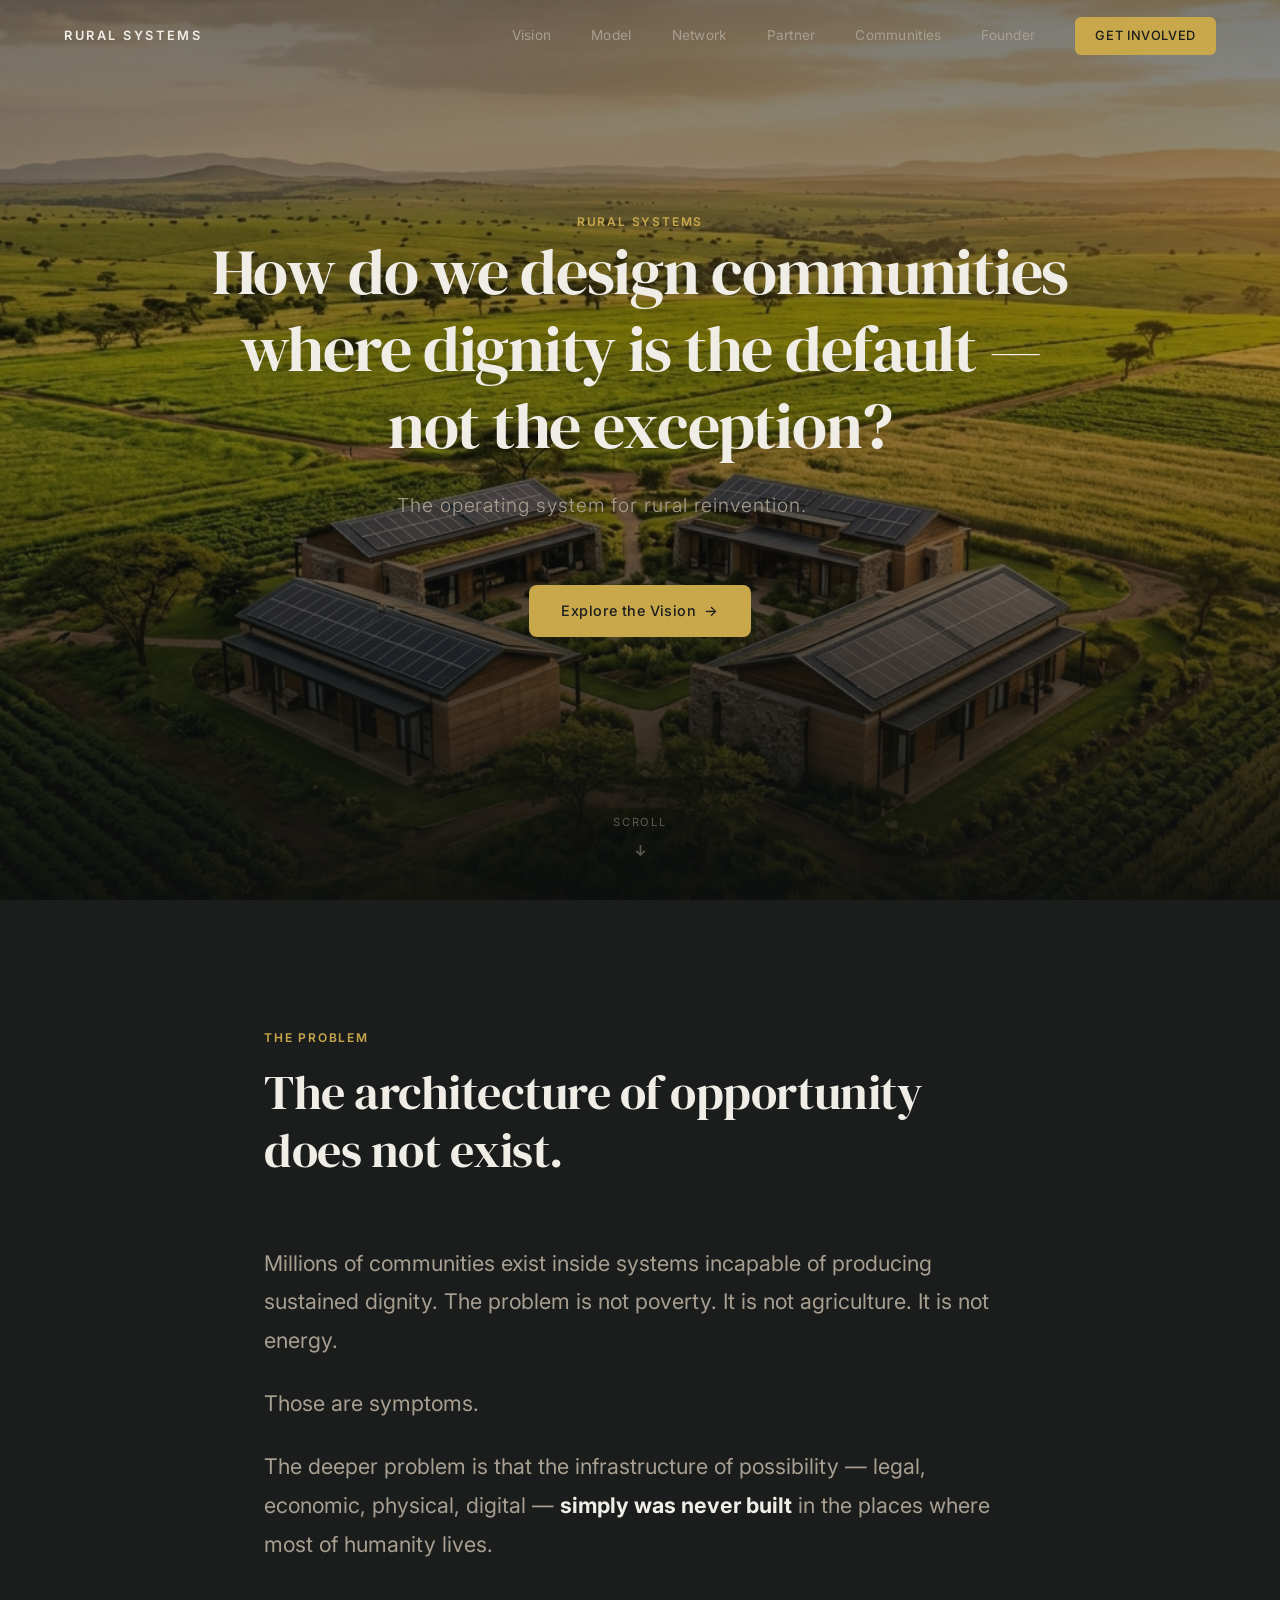
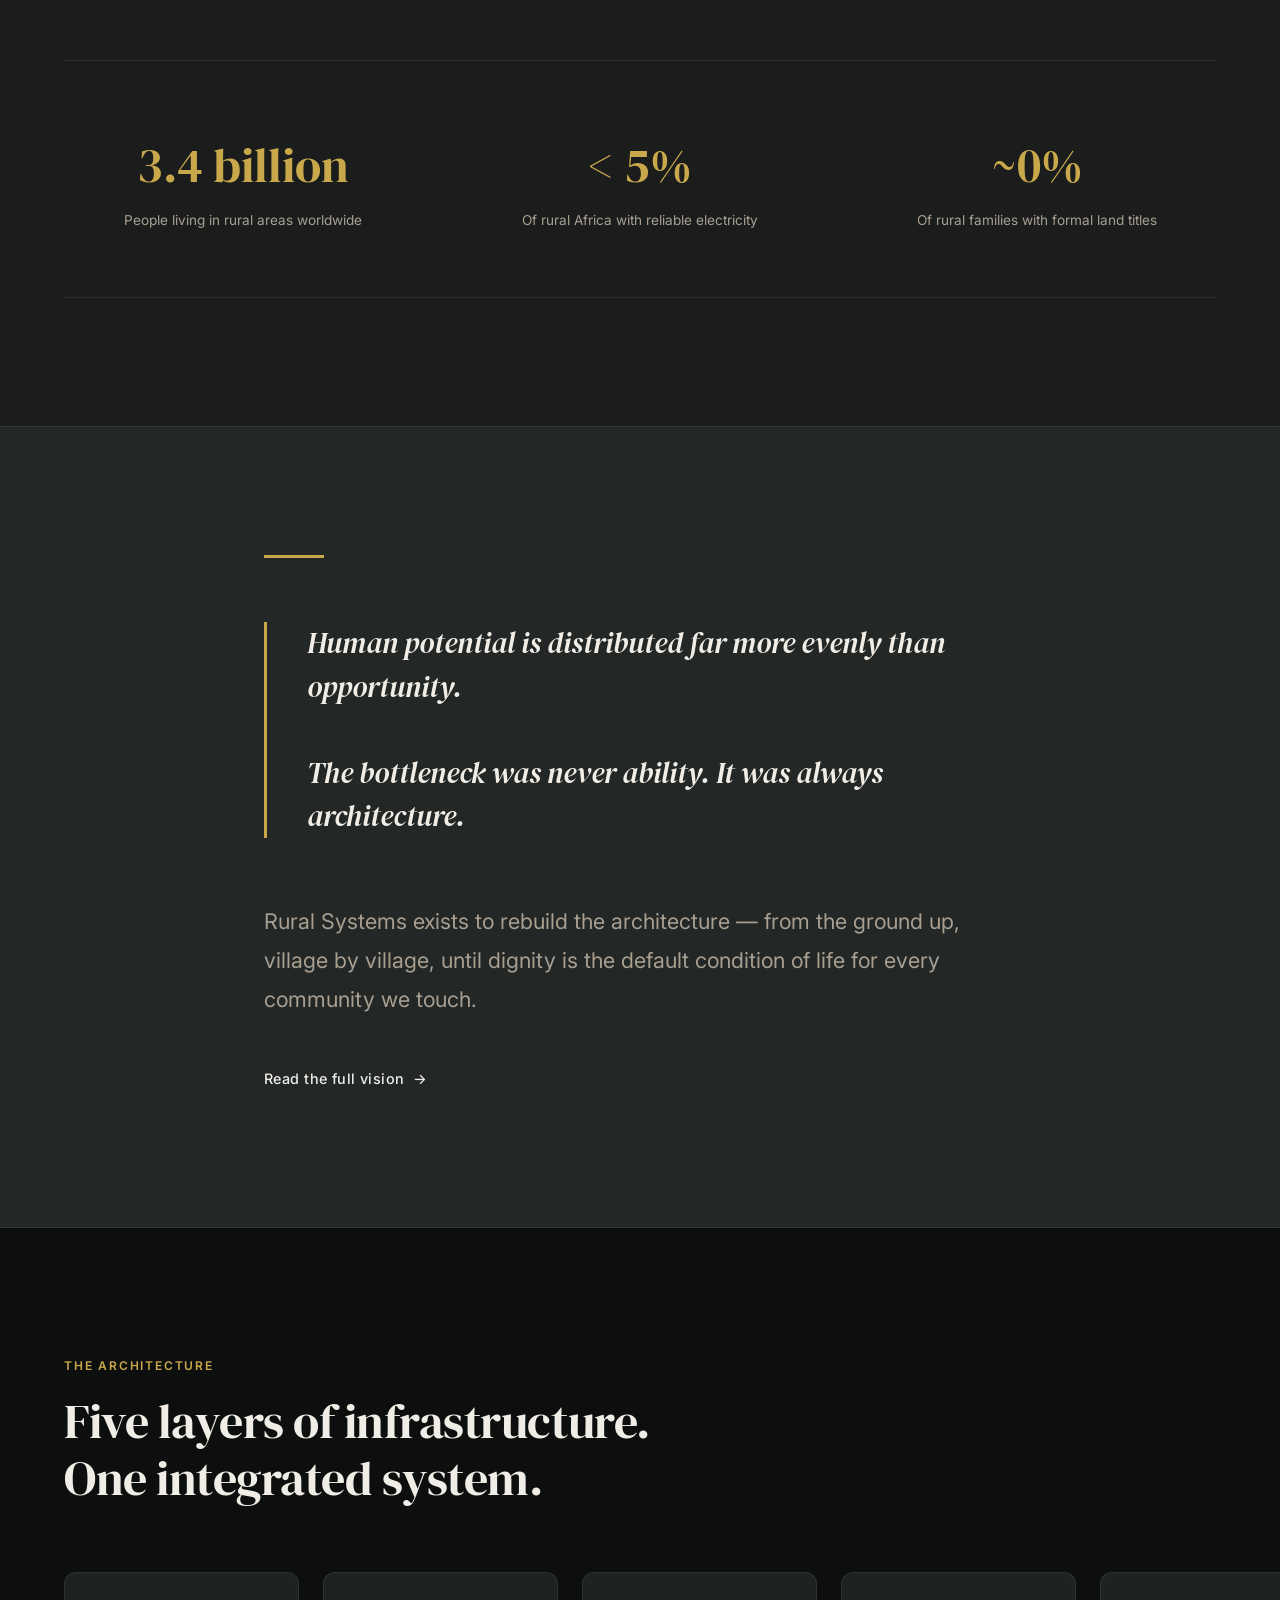
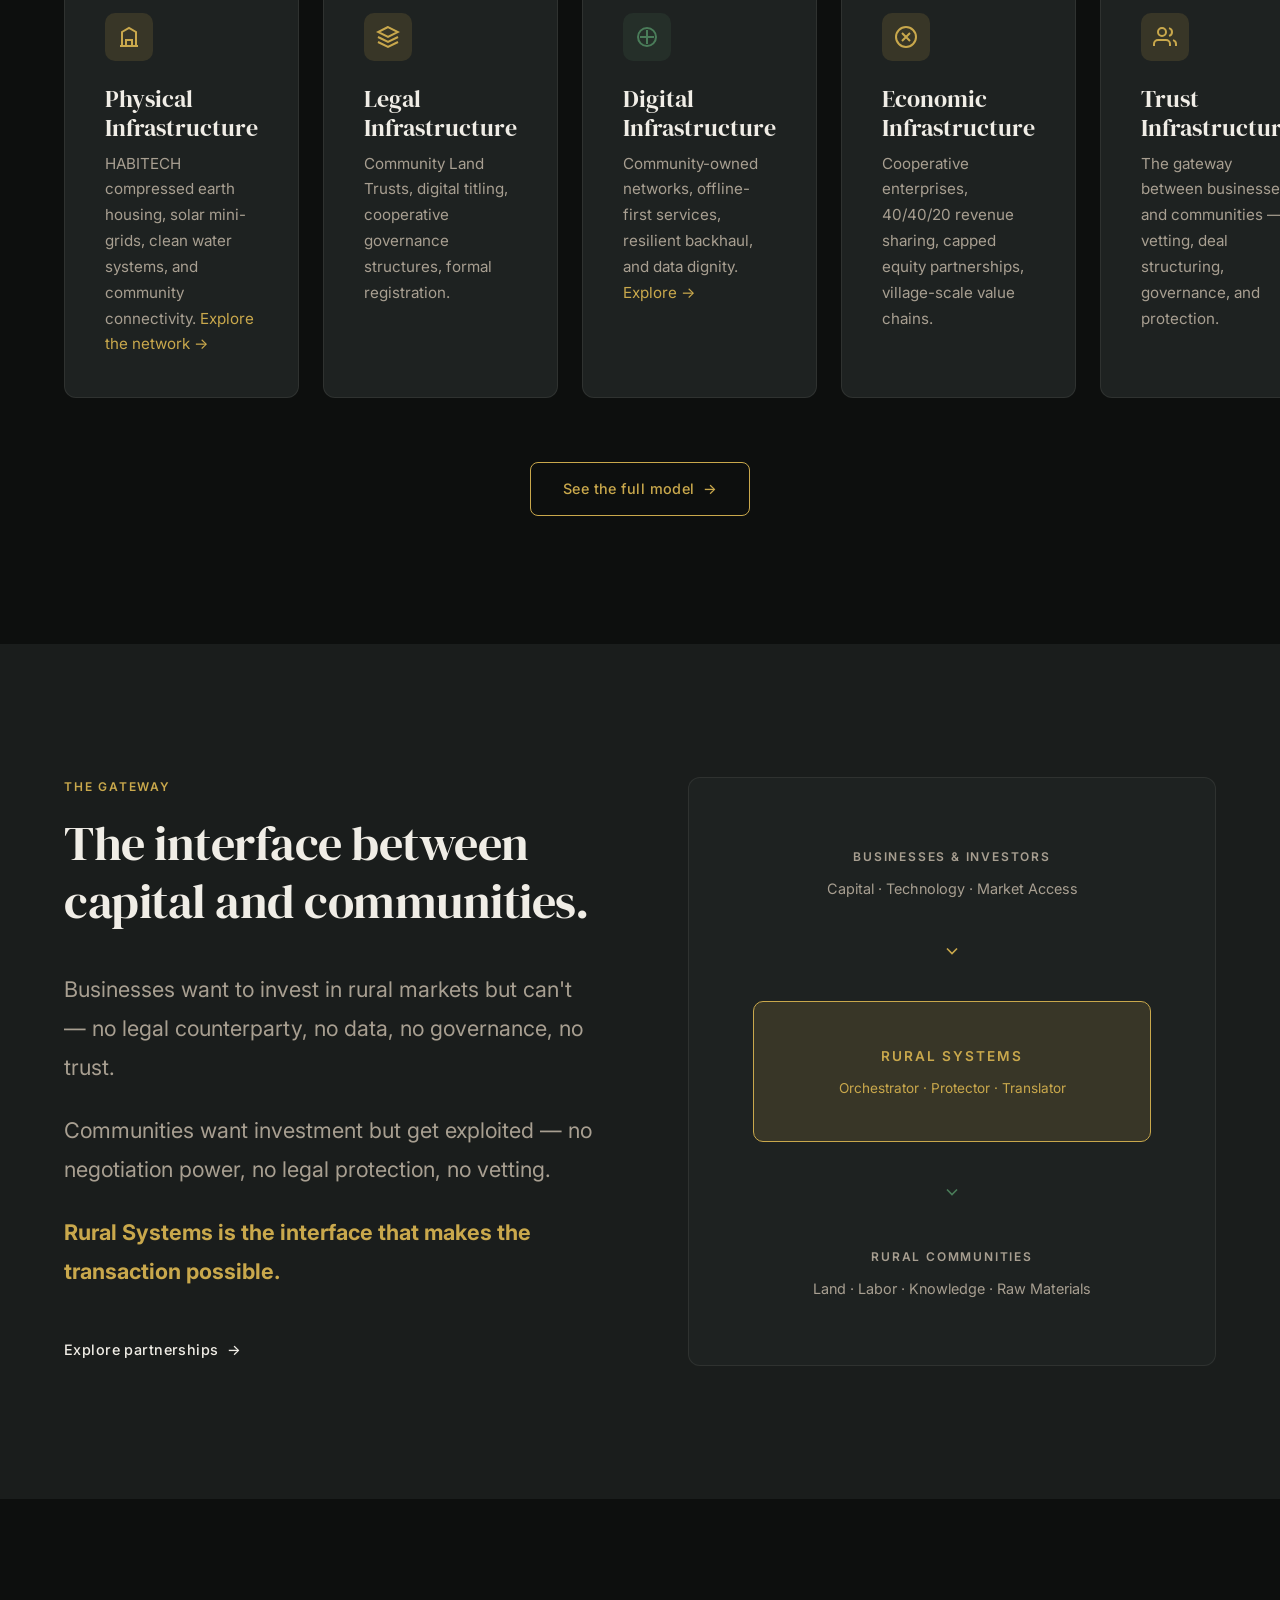
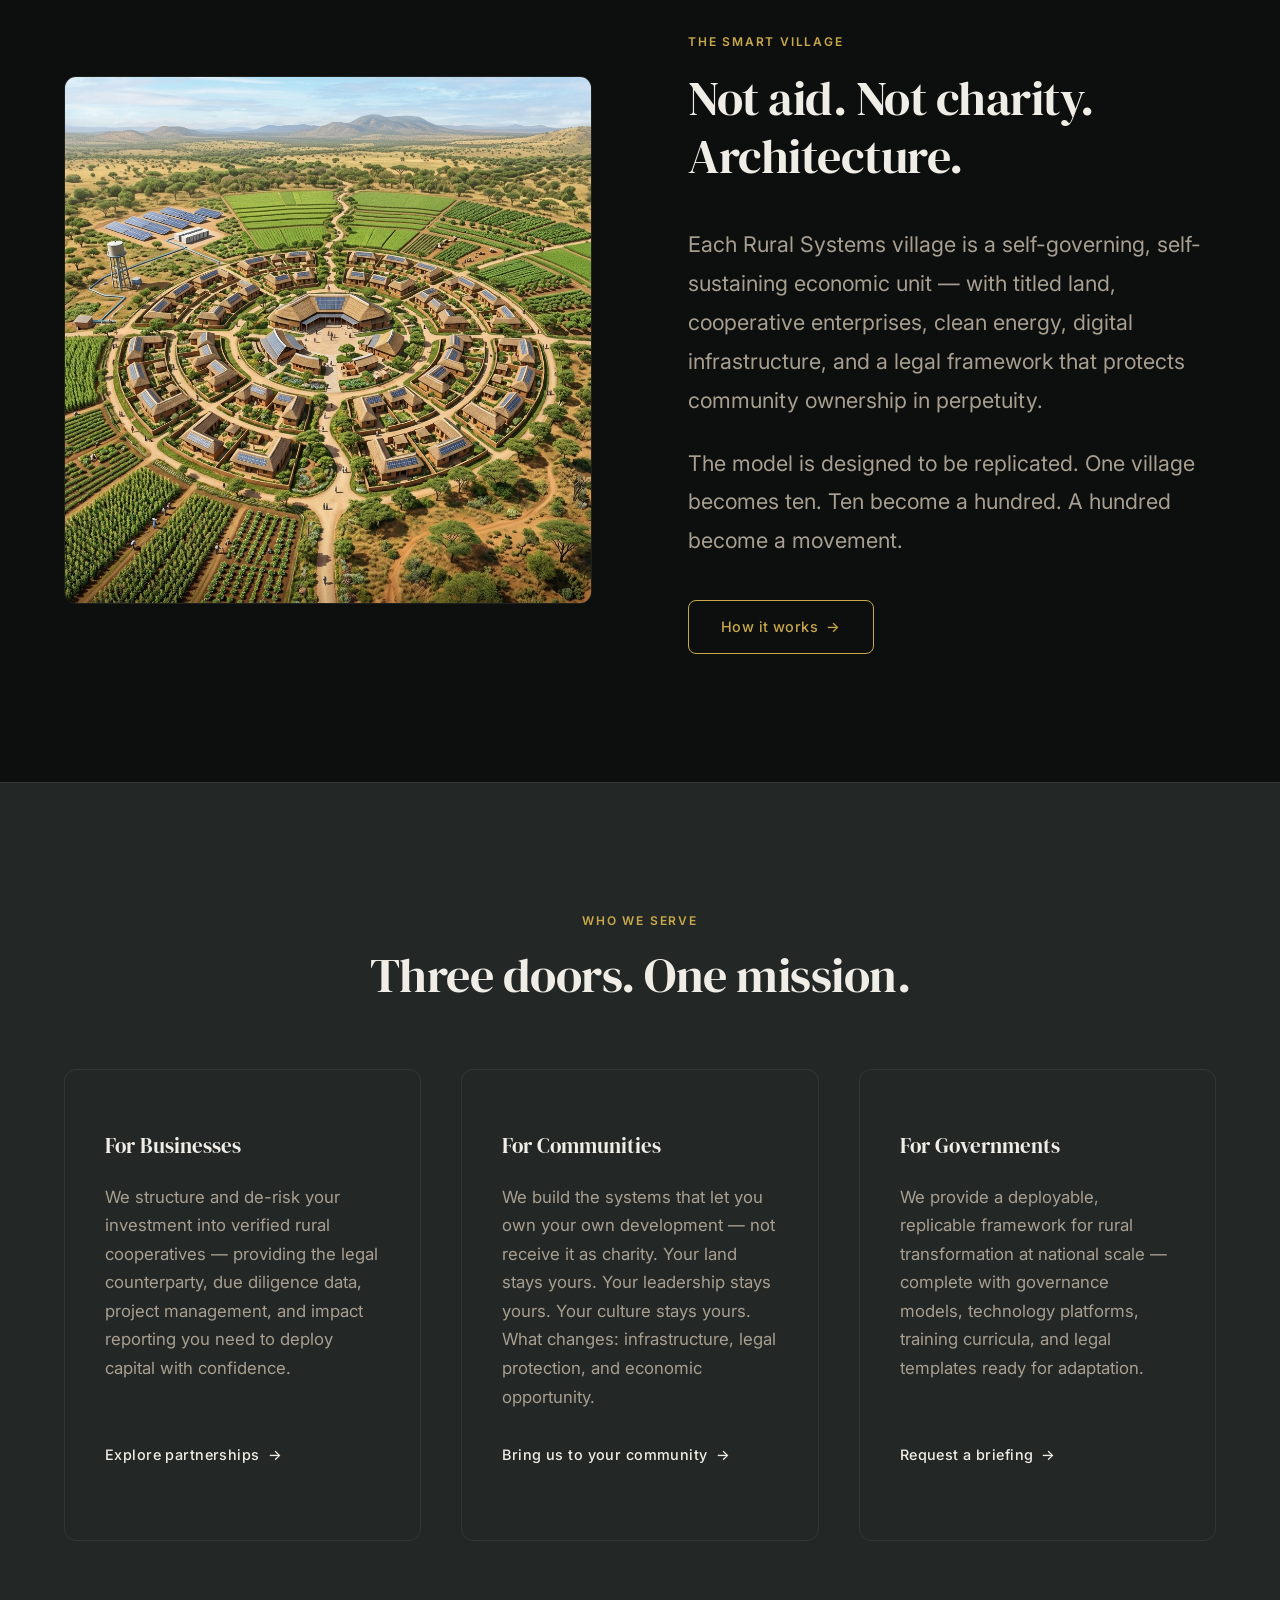
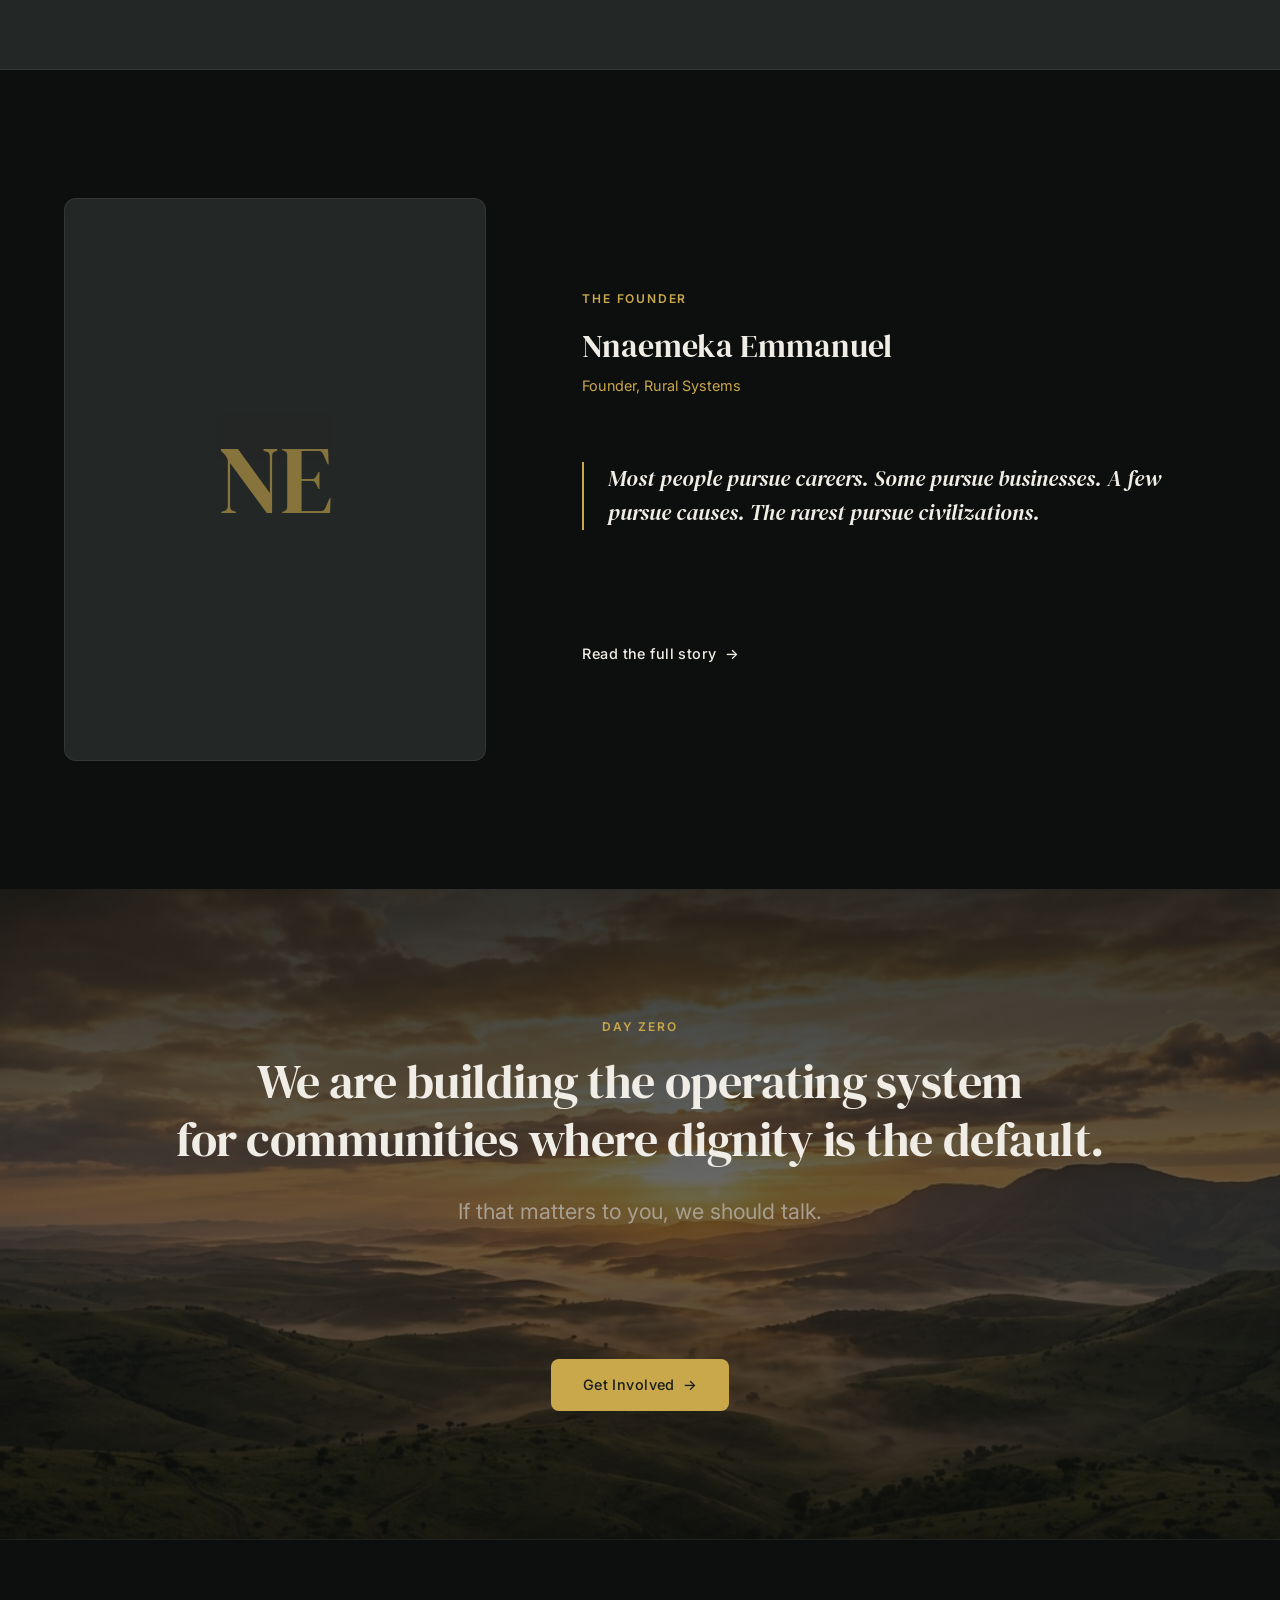
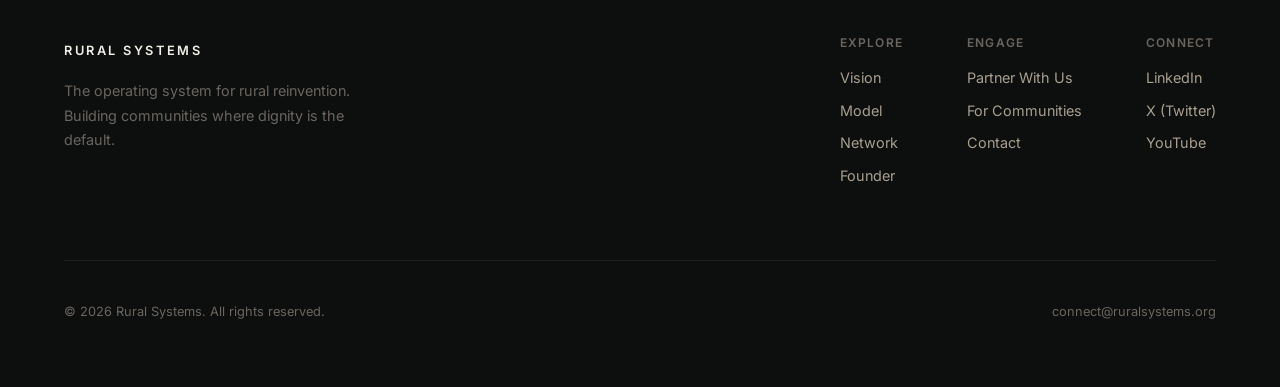
==== commit 7ce9fb03: "Add community network infrastructure layer" ====
--- a/index.html
+++ b/index.html
@@ -10,7 +10,18 @@
   <meta property="og:description" content="Human potential is distributed far more evenly than opportunity. We rebuild the architecture.">
   <meta property="og:type" content="website">
   <meta property="og:url" content="https://ruralsystems.org">
-  <link rel="icon" href="data:image/svg+xml,<svg xmlns='http://www.w3.org/2000/svg' viewBox='0 0 100 100'><text y='.9em' font-size='90'>◆</text></svg>">
+  <!-- Favicons -->
+  <link rel="icon" type="image/x-icon" href="/images/favicons/favicon.ico">
+  <link rel="icon" type="image/png" sizes="32x32" href="/images/favicons/favicon-32x32.png">
+  <link rel="icon" type="image/png" sizes="16x16" href="/images/favicons/favicon-16x16.png">
+  <link rel="apple-touch-icon" sizes="180x180" href="/images/favicons/apple-touch-icon.png">
+  <link rel="manifest" href="/images/favicons/site.webmanifest">
+  <meta property="og:image" content="https://ruralsystems.org/images/og-image.png">
+  <meta property="og:image:width" content="1200">
+  <meta property="og:image:height" content="630">
+  <meta name="twitter:card" content="summary_large_image">
+  <meta name="twitter:site" content="@ruralsystems">
+  <meta name="twitter:image" content="https://ruralsystems.org/images/og-image.png">
   <link rel="stylesheet" href="css/style.css">
 </head>
 <body>
@@ -22,6 +33,7 @@
       <nav class="nav-desktop" id="nav-desktop">
         <a href="vision.html">Vision</a>
         <a href="model.html">Model</a>
+        <a href="network.html">Network</a>
         <a href="partner.html">Partner</a>
         <a href="communities.html">Communities</a>
         <a href="founder.html">Founder</a>
@@ -39,6 +51,7 @@
   <nav class="nav-mobile" id="nav-mobile">
     <a href="vision.html">Vision</a>
     <a href="model.html">Model</a>
+    <a href="network.html">Network</a>
     <a href="partner.html">Partner</a>
     <a href="communities.html">Communities</a>
     <a href="founder.html">Founder</a>
@@ -112,15 +125,15 @@
     <div class="container">
       <div class="section-header reveal">
         <span class="text-label">The Architecture</span>
-        <h2>Four layers of infrastructure.<br>One integrated system.</h2>
-      </div>
-      <div class="card-grid card-grid--4">
+        <h2>Five layers of infrastructure.<br>One integrated system.</h2>
+      </div>
+      <div class="card-grid card-grid--5">
         <div class="card reveal reveal-delay-1">
           <div class="card-icon">
             <svg width="24" height="24" viewBox="0 0 24 24" fill="none" stroke="currentColor" stroke-width="2"><path d="M3 21h18M5 21V7l7-4 7 4v14M9 21v-6h6v6"></path></svg>
           </div>
           <h4>Physical Infrastructure</h4>
-          <p>HABITECH compressed earth housing, solar mini-grids, clean water systems, community connectivity.</p>
+          <p>HABITECH compressed earth housing, solar mini-grids, clean water systems, and community connectivity. <a href="network.html" class="text-gold">Explore the network →</a></p>
         </div>
         <div class="card reveal reveal-delay-2">
           <div class="card-icon">
@@ -128,6 +141,13 @@
           </div>
           <h4>Legal Infrastructure</h4>
           <p>Community Land Trusts, digital titling, cooperative governance structures, formal registration.</p>
+        </div>
+        <div class="card reveal reveal-delay-3">
+          <div class="card-icon card-icon--green">
+            <svg width="24" height="24" viewBox="0 0 24 24" fill="none" stroke="currentColor" stroke-width="2"><path d="M5 12h14M12 5v14"></path><circle cx="12" cy="12" r="9"></circle></svg>
+          </div>
+          <h4>Digital Infrastructure</h4>
+          <p>Community-owned networks, offline-first services, resilient backhaul, and data dignity. <a href="network.html" class="text-gold">Explore →</a></p>
         </div>
         <div class="card reveal reveal-delay-3">
           <div class="card-icon">
@@ -281,6 +301,7 @@
             <h5>Explore</h5>
             <a href="vision.html">Vision</a>
             <a href="model.html">Model</a>
+            <a href="network.html">Network</a>
             <a href="founder.html">Founder</a>
           </div>
           <div class="footer-links-group">
--- a/css/style.css
+++ b/css/style.css
@@ -957,45 +957,226 @@
 .reveal-delay-4 { transition-delay: 0.4s; }
 
 /* --- Responsive --- */
+
+/* ---- Tablet (≤ 1024px) ---- */
 @media (max-width: 1024px) {
   .card-grid--4 { grid-template-columns: repeat(2, 1fr); }
-  .two-col { grid-template-columns: 1fr; }
+  .two-col { grid-template-columns: 1fr; gap: var(--space-lg); }
   .two-col--wide-right,
   .two-col--wide-left { grid-template-columns: 1fr; }
   .founder-section { grid-template-columns: 1fr; }
   .audience-grid { grid-template-columns: 1fr; }
 }
 
+/* ---- Mobile (≤ 768px) ---- */
 @media (max-width: 768px) {
   :root {
-    --space-3xl: 5rem;
-    --space-4xl: 7rem;
-  }
-
+    --space-2xl: 3.5rem;
+    --space-3xl: 4rem;
+    --space-4xl: 5rem;
+  }
+
+  /* Navigation */
   .nav-desktop { display: none; }
   .nav-toggle { display: block; }
 
+  /* Typography scaling */
+  p { font-size: 1rem; }
+  .text-large { font-size: 1.05rem; }
+
+  /* Grid layouts — single column */
   .card-grid--4,
   .card-grid--3,
   .card-grid--2 { grid-template-columns: 1fr; }
 
+  /* Cards with grid-column spans must reset */
+  .card[style*="grid-column"] {
+    grid-column: auto !important;
+    max-width: 100% !important;
+  }
+
+  /* Stats strip */
   .stats-strip {
     grid-template-columns: 1fr;
     gap: var(--space-lg);
   }
 
-  .footer-inner { flex-direction: column; }
+  /* Card padding reduction */
+  .card { padding: var(--space-md); }
+
+  /* Hero */
+  .hero { min-height: 85vh; }
+  .hero-content { padding: var(--space-lg) var(--space-sm); }
+
+  /* Page hero */
+  .page-hero {
+    padding-top: calc(var(--header-height) + var(--space-2xl));
+    padding-bottom: var(--space-lg);
+  }
+
+  /* Content sections */
+  .content-section { padding: var(--space-xl) 0; }
+
+  /* Blockquote */
+  blockquote {
+    padding-left: var(--space-md);
+    font-size: clamp(1.1rem, 4vw, 1.4rem);
+  }
+
+  /* Two-column layouts */
+  .two-col {
+    grid-template-columns: 1fr;
+    gap: var(--space-lg);
+  }
+
+  /* Founder monogram */
+  .founder-visual {
+    width: 120px !important;
+    height: 120px !important;
+    aspect-ratio: 1 !important;
+    margin: 0 auto var(--space-lg) !important;
+  }
+  .founder-monogram { font-size: 2.5rem !important; }
+
+  /* Tables: horizontal scroll wrapper */
+  .styled-table {
+    font-size: 0.85rem;
+    min-width: 600px;
+  }
+
+  /* Footer */
+  .footer-inner { flex-direction: column; gap: var(--space-lg); }
   .footer-links { flex-direction: column; gap: var(--space-lg); }
   .footer-bottom { flex-direction: column; gap: var(--space-sm); text-align: center; }
 
-  .hero { min-height: 90vh; }
-
-  blockquote {
-    padding-left: var(--space-md);
-  }
-}
-
+  /* CTA section */
+  .cta-section { min-height: 45vh; }
+
+  /* Forms */
+  .form-group input,
+  .form-group textarea,
+  .form-group select {
+    font-size: 16px; /* Prevents iOS zoom on focus */
+    padding: 0.9rem 1rem;
+  }
+
+  /* Buttons — full width on mobile */
+  .btn { 
+    padding: 0.85rem 1.5rem; 
+    font-size: 0.9rem; 
+    width: 100%;
+    justify-content: center;
+  }
+
+  /* Scroll indicator — hide on mobile */
+  .scroll-indicator { display: none; }
+
+  /* Audience grid */
+  .audience-col { padding: var(--space-lg) var(--space-md); }
+
+  /* Flex step cards (communities page) */
+  .card[style*="display: flex"] {
+    flex-direction: column !important;
+  }
+}
+
+/* ---- Small Mobile (≤ 480px) ---- */
 @media (max-width: 480px) {
+  :root {
+    --space-xl: 2.5rem;
+    --space-2xl: 3rem;
+    --space-3xl: 3.5rem;
+    --space-4xl: 4rem;
+  }
+
   .container { padding: 0 var(--space-sm); }
-  .btn { padding: 0.75rem 1.5rem; font-size: 0.85rem; }
-}
+
+  h1 { font-size: 2rem; }
+  h2 { font-size: 1.6rem; }
+  h3 { font-size: 1.3rem; }
+
+  .hero { min-height: 80vh; }
+
+  .page-hero {
+    padding-top: calc(var(--header-height) + var(--space-xl));
+  }
+
+  /* Inline styled elements — force mobile-friendly widths */
+  [style*="max-width: 50%"],
+  [style*="max-width: 60%"],
+  [style*="max-width: 65ch"] {
+    max-width: 100% !important;
+  }
+
+  /* Inline padding overrides */
+  [style*="padding: var(--space-lg)"] {
+    padding: var(--space-md) !important;
+  }
+
+  /* Inline font-size overrides for large display numbers */
+  [style*="font-size: 3rem"] {
+    font-size: 2.2rem !important;
+  }
+
+  /* Founder page closing quote */
+  [style*="font-size: clamp(1.8rem"] {
+    font-size: 1.4rem !important;
+    line-height: 1.4 !important;
+  }
+
+  /* Contact page form cards */
+  .card form .two-col {
+    grid-template-columns: 1fr;
+    gap: var(--space-sm);
+  }
+}
+
+/* --- Community Network --- */
+.network-hero {
+  background: radial-gradient(circle at 75% 30%, rgba(74, 124, 89, 0.28), transparent 42%), var(--bg-primary);
+}
+.network-stack {
+  display: grid;
+  grid-template-columns: repeat(2, 1fr);
+  gap: var(--space-md);
+}
+.network-stack__item {
+  display: flex;
+  gap: var(--space-md);
+  padding: var(--space-lg);
+  background: var(--bg-primary);
+  border: 1px solid var(--border-subtle);
+  border-radius: 12px;
+}
+.network-step {
+  color: var(--accent-gold);
+  font-family: var(--font-heading);
+  font-size: 1.35rem;
+  line-height: 1;
+}
+.network-stack__item h3 { margin-bottom: var(--space-xs); }
+.network-stack__item p { color: var(--text-secondary); margin: 0; }
+.network-ownership { align-items: start; }
+.metric-grid {
+  display: grid;
+  grid-template-columns: repeat(4, 1fr);
+  gap: 1px;
+  background: var(--border-subtle);
+  border: 1px solid var(--border-subtle);
+  border-radius: 12px;
+  overflow: hidden;
+}
+.metric-grid > div { background: var(--bg-card); padding: var(--space-lg); }
+.metric-grid strong { display: block; color: var(--accent-gold); margin-bottom: var(--space-xs); }
+.metric-grid span { color: var(--text-secondary); font-size: .9rem; }
+@media (max-width: 900px) {
+  .network-stack { grid-template-columns: 1fr; }
+  .metric-grid { grid-template-columns: repeat(2, 1fr); }
+}
+@media (max-width: 600px) {
+  .metric-grid { grid-template-columns: 1fr; }
+  .network-ownership { gap: var(--space-xl); }
+}
+.card-grid--5 { grid-template-columns: repeat(5, 1fr); }
+@media (max-width: 1100px) { .card-grid--5 { grid-template-columns: repeat(3, 1fr); } }
+@media (max-width: 700px) { .card-grid--5 { grid-template-columns: 1fr; } }
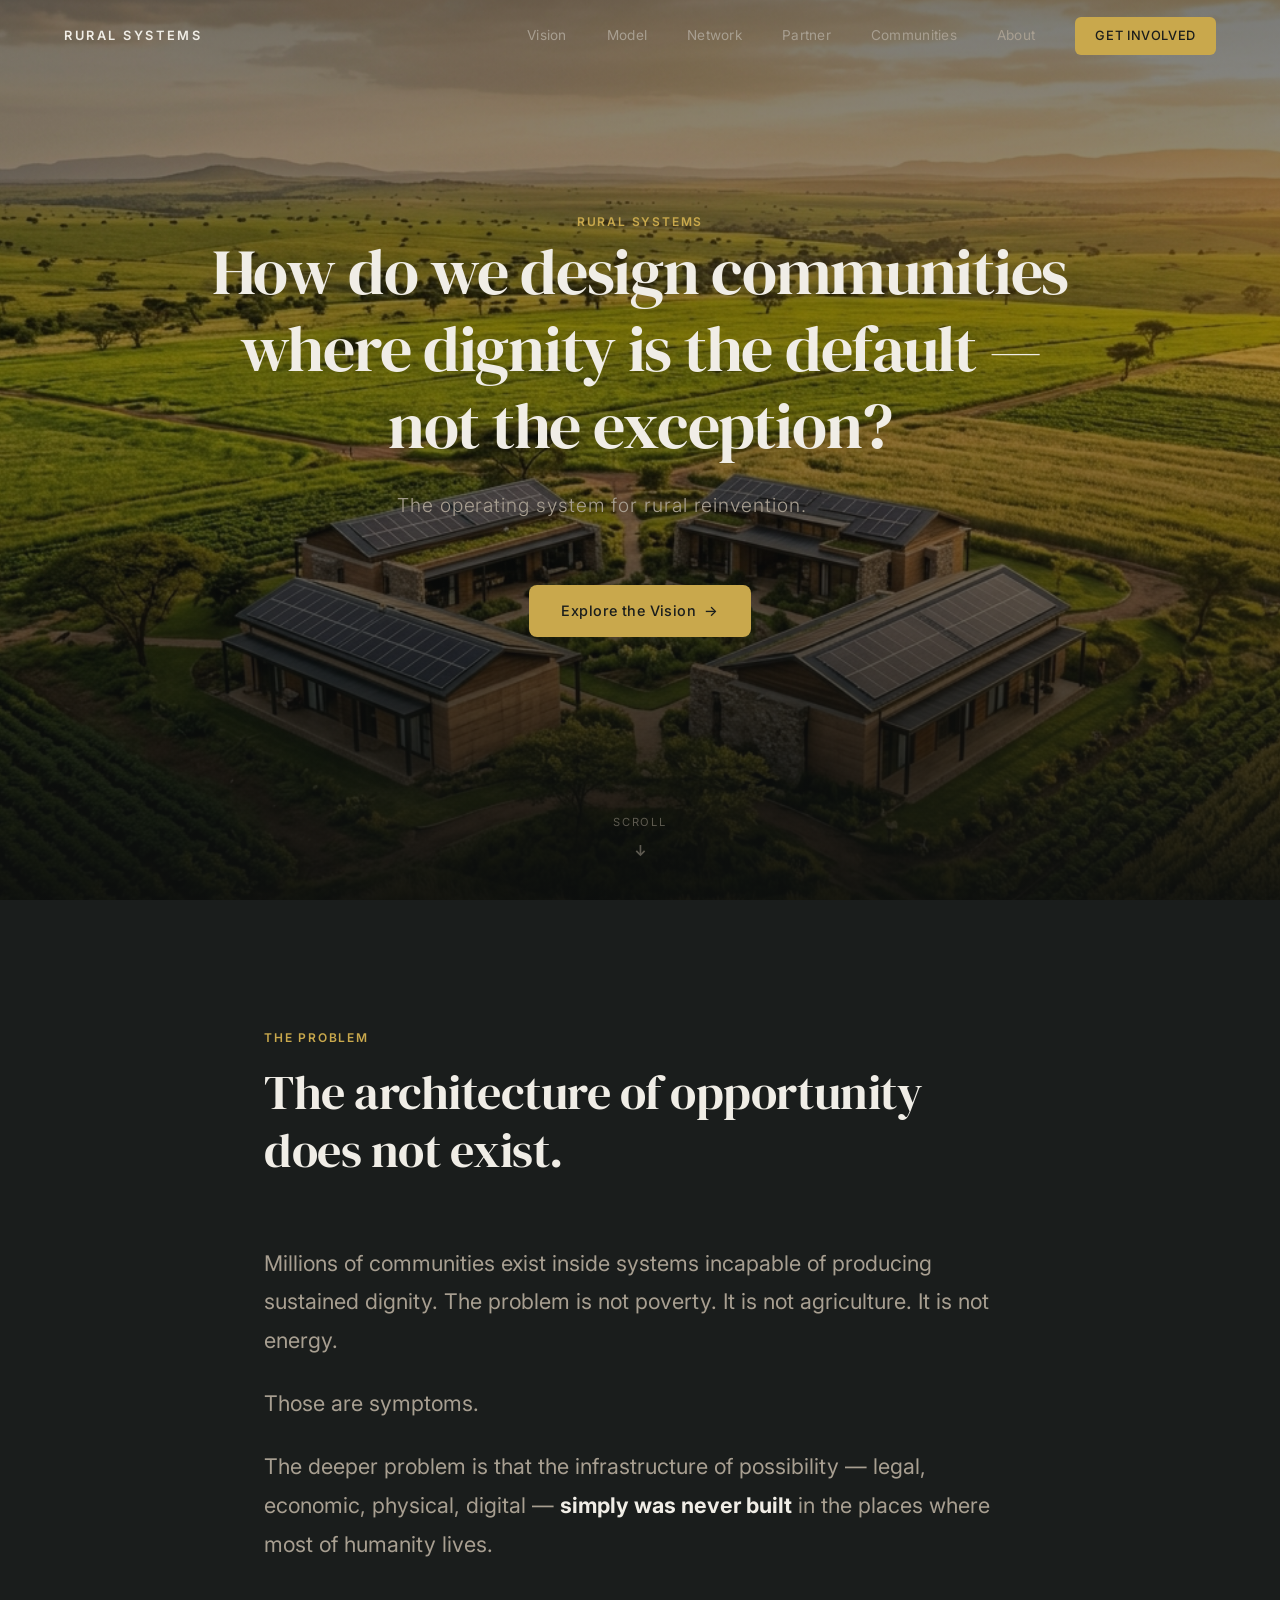
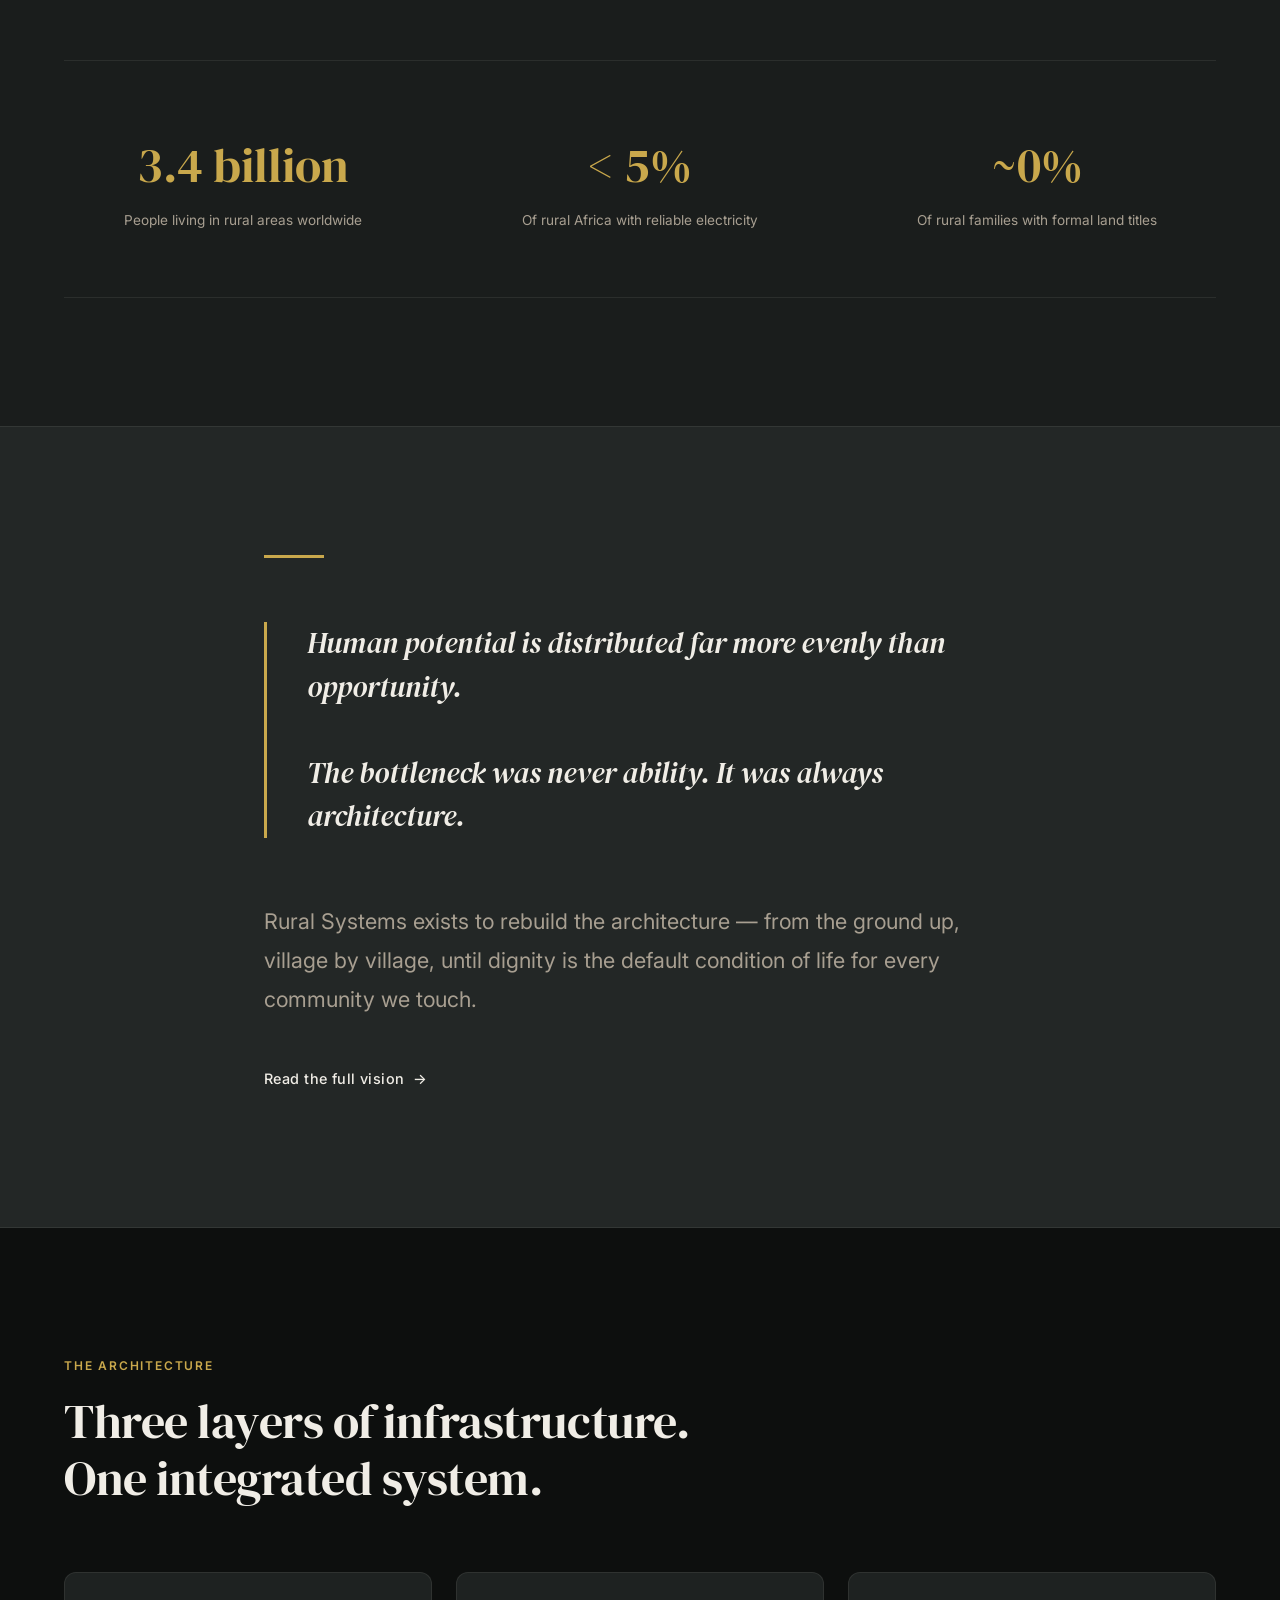
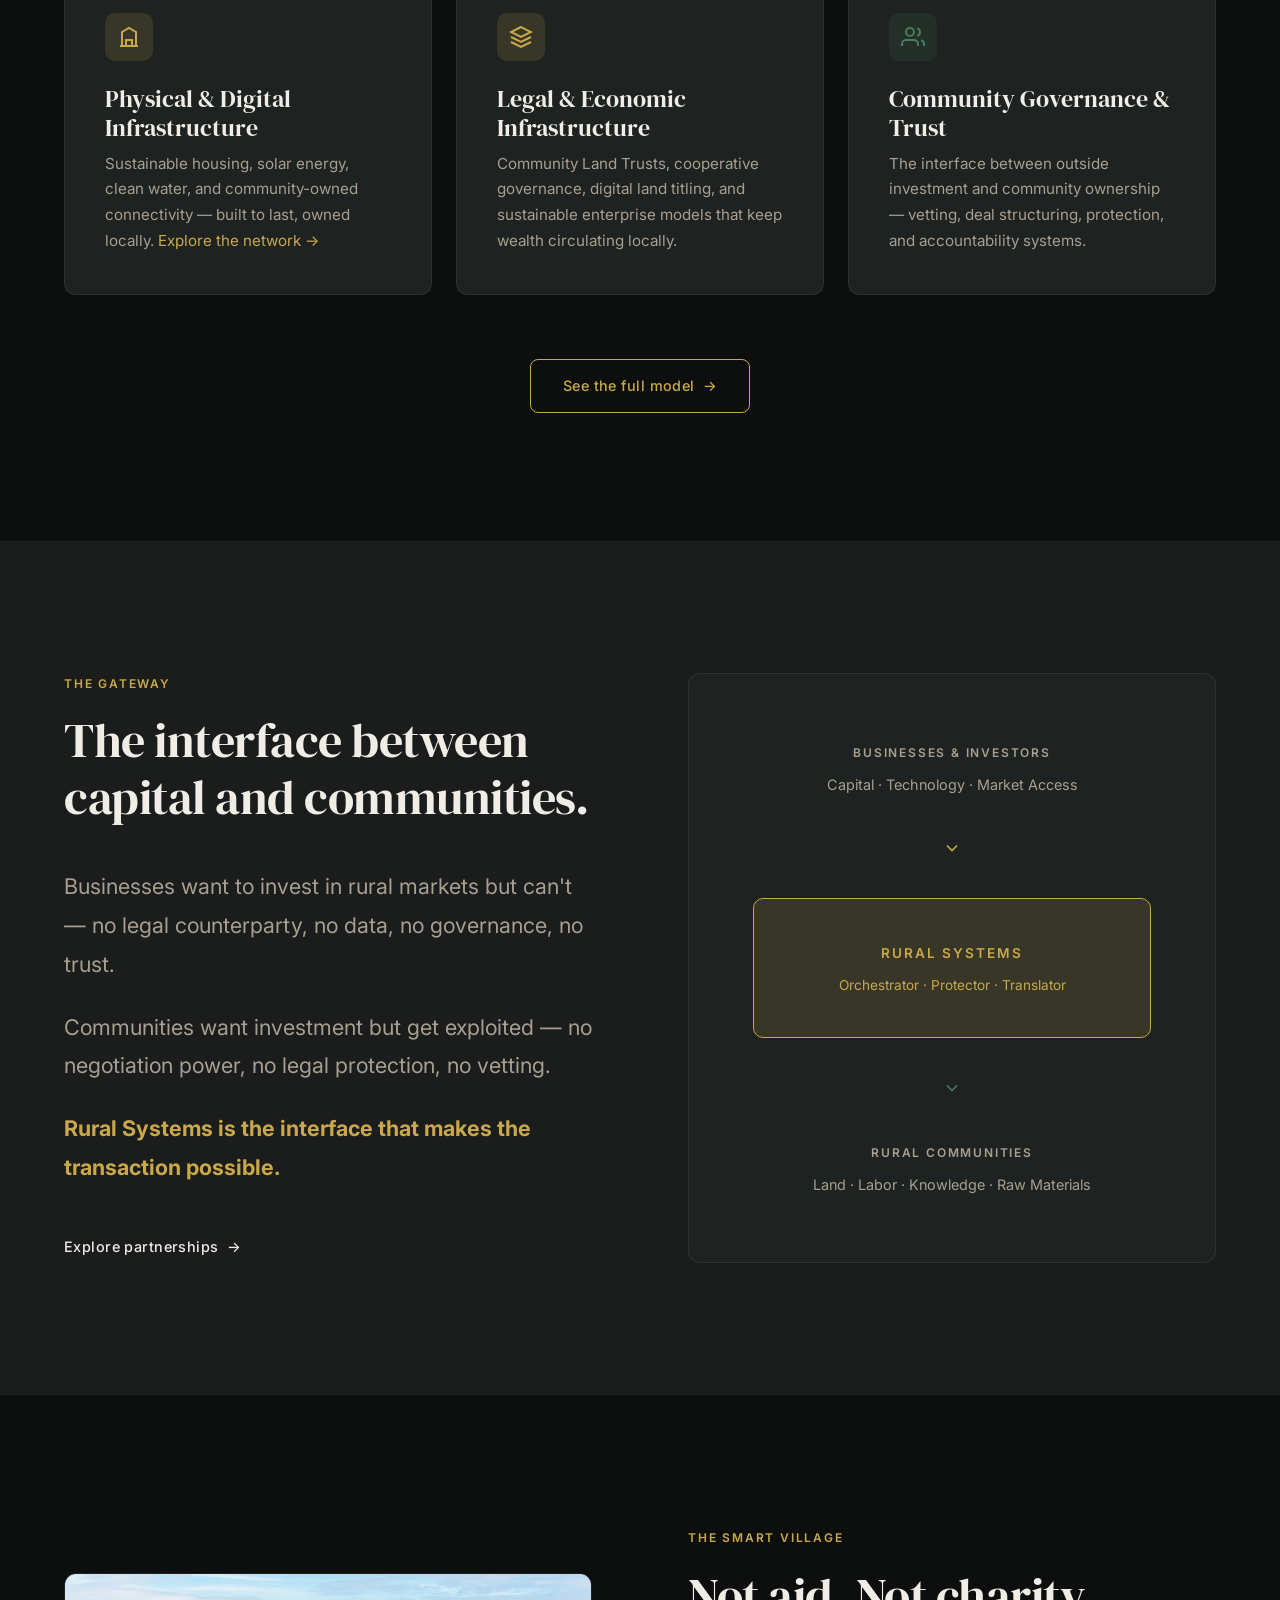
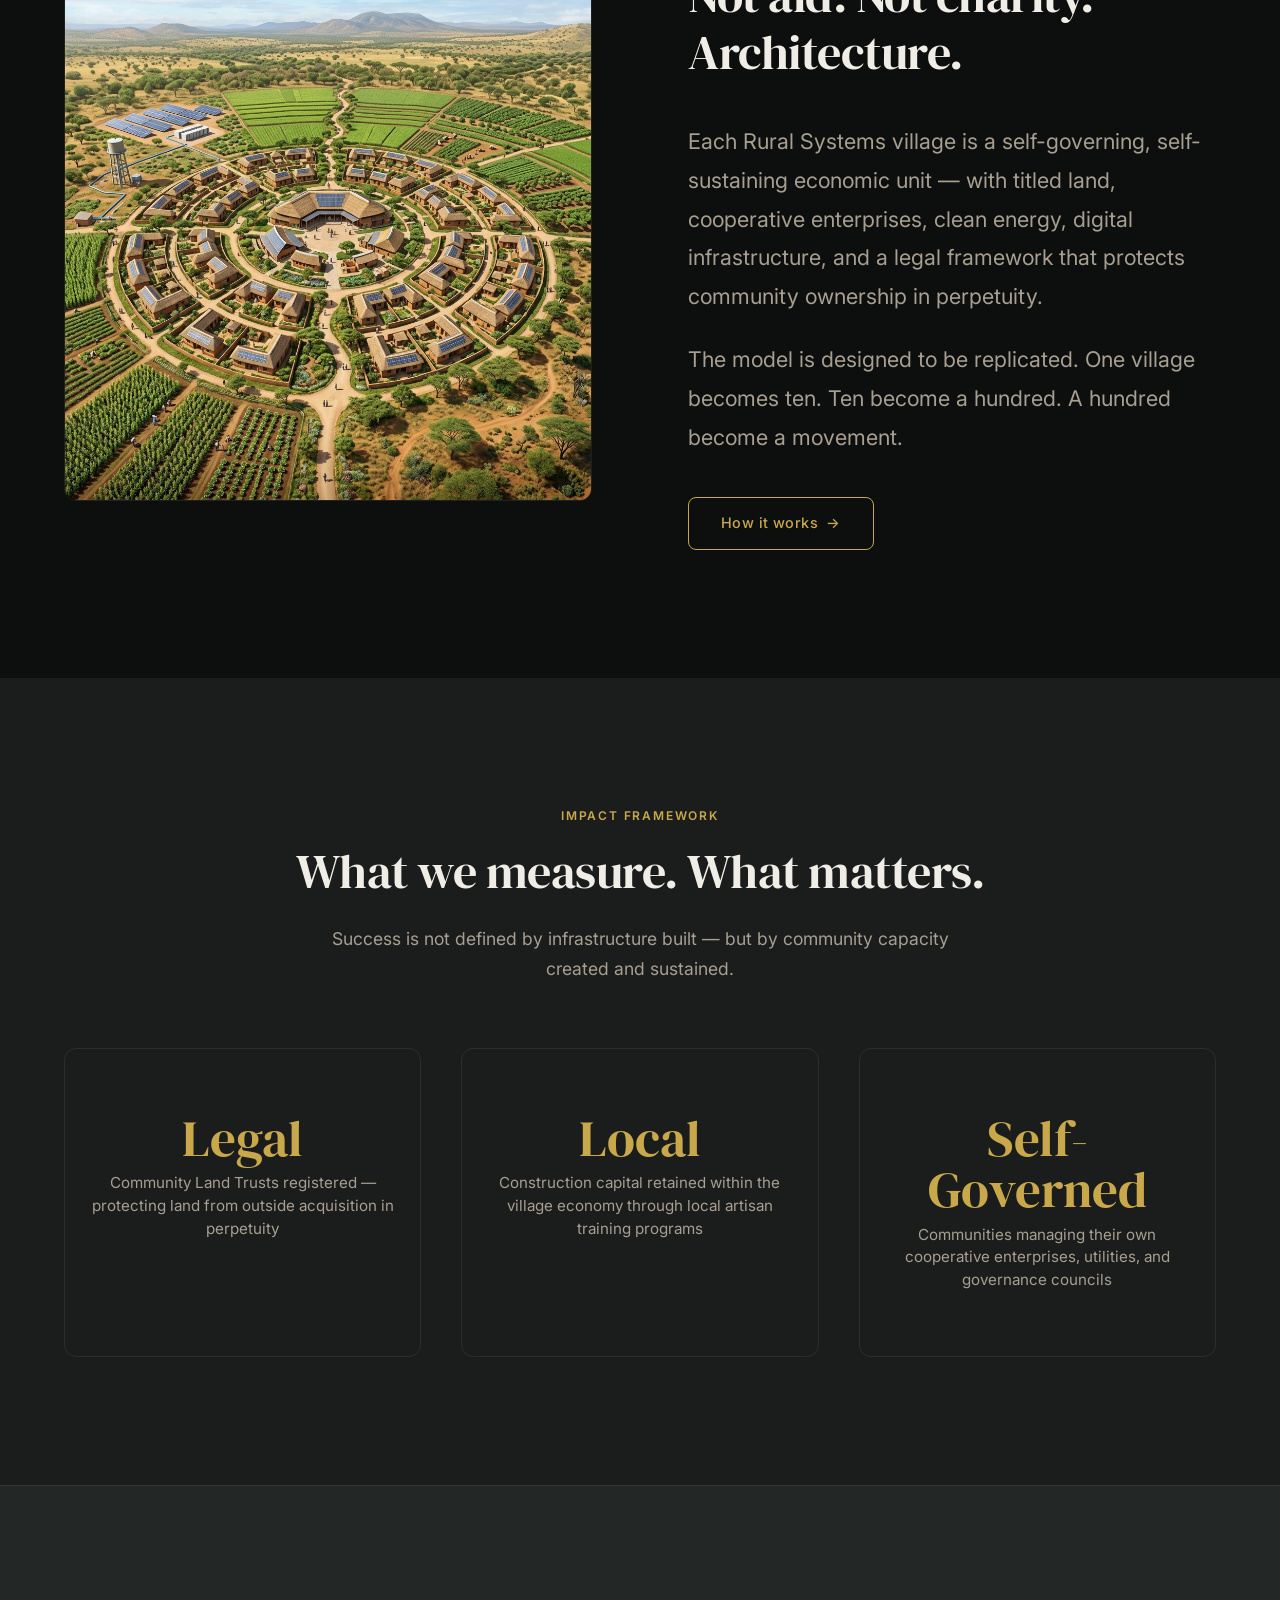
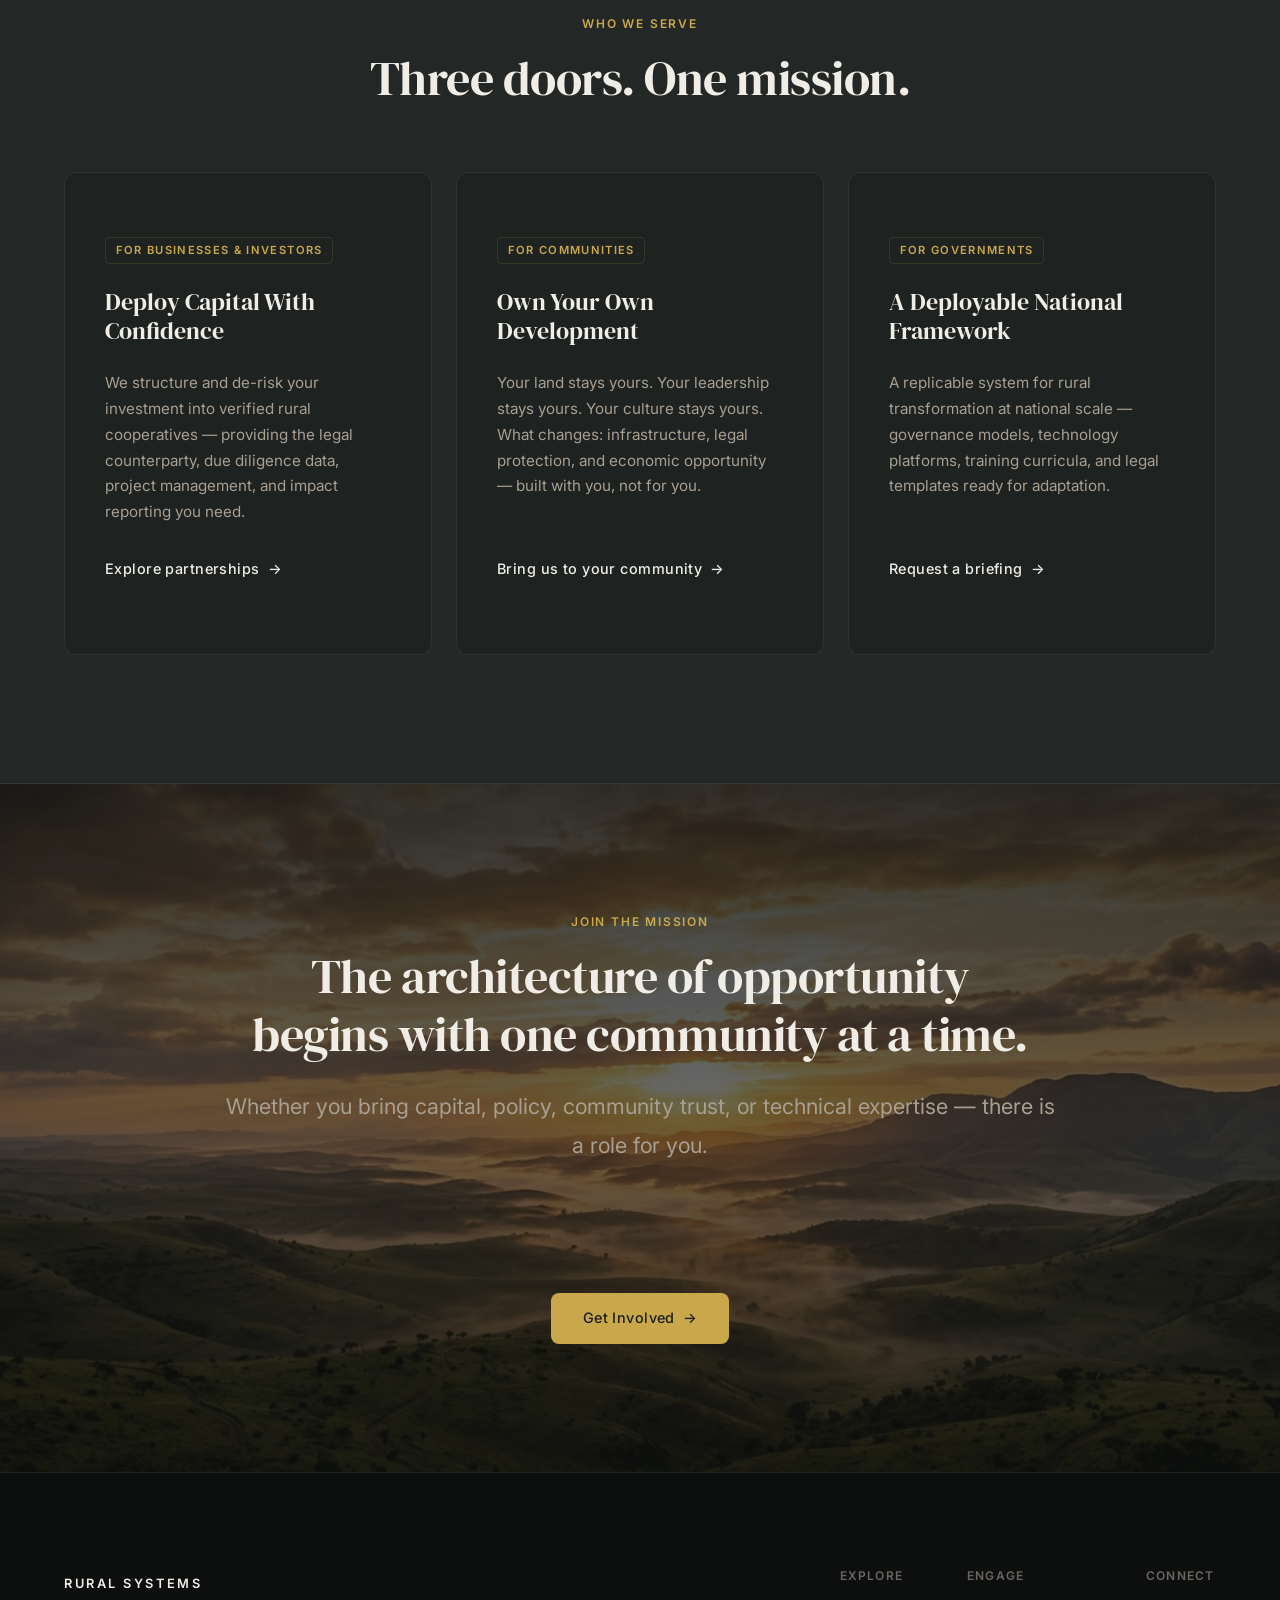
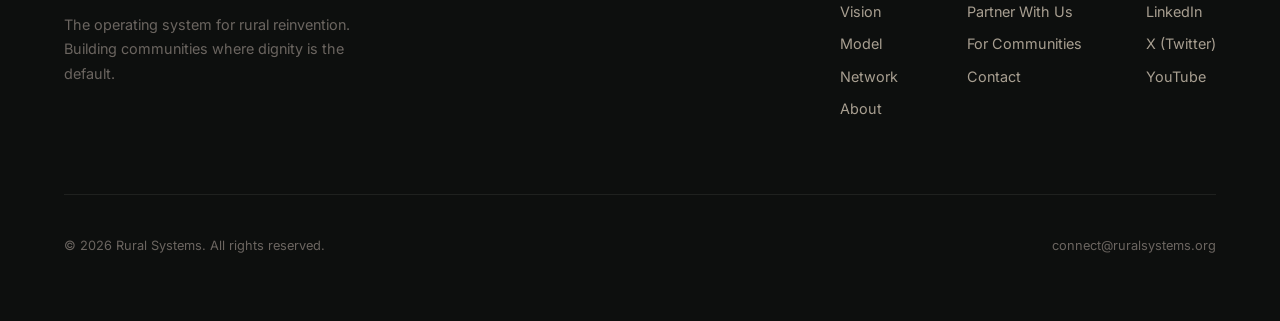
==== commit f244bc9e: "Redesign website structure: reduce founder focus, add collective About page and impact framework" ====
--- a/index.html
+++ b/index.html
@@ -36,7 +36,7 @@
         <a href="network.html">Network</a>
         <a href="partner.html">Partner</a>
         <a href="communities.html">Communities</a>
-        <a href="founder.html">Founder</a>
+        <a href="about.html">About</a>
         <a href="contact.html" class="nav-cta">Get Involved</a>
       </nav>
       <button class="nav-toggle" id="nav-toggle" aria-label="Toggle navigation">
@@ -54,7 +54,7 @@
     <a href="network.html">Network</a>
     <a href="partner.html">Partner</a>
     <a href="communities.html">Communities</a>
-    <a href="founder.html">Founder</a>
+    <a href="about.html">About</a>
     <a href="contact.html">Get Involved</a>
   </nav>
 
@@ -125,43 +125,29 @@
     <div class="container">
       <div class="section-header reveal">
         <span class="text-label">The Architecture</span>
-        <h2>Five layers of infrastructure.<br>One integrated system.</h2>
-      </div>
-      <div class="card-grid card-grid--5">
+        <h2>Three layers of infrastructure.<br>One integrated system.</h2>
+      </div>
+      <div class="card-grid card-grid--3">
         <div class="card reveal reveal-delay-1">
           <div class="card-icon">
             <svg width="24" height="24" viewBox="0 0 24 24" fill="none" stroke="currentColor" stroke-width="2"><path d="M3 21h18M5 21V7l7-4 7 4v14M9 21v-6h6v6"></path></svg>
           </div>
-          <h4>Physical Infrastructure</h4>
-          <p>HABITECH compressed earth housing, solar mini-grids, clean water systems, and community connectivity. <a href="network.html" class="text-gold">Explore the network →</a></p>
+          <h4>Physical &amp; Digital Infrastructure</h4>
+          <p>Sustainable housing, solar energy, clean water, and community-owned connectivity — built to last, owned locally. <a href="network.html" class="text-gold">Explore the network →</a></p>
         </div>
         <div class="card reveal reveal-delay-2">
           <div class="card-icon">
             <svg width="24" height="24" viewBox="0 0 24 24" fill="none" stroke="currentColor" stroke-width="2"><path d="M12 2L2 7l10 5 10-5-10-5zM2 17l10 5 10-5M2 12l10 5 10-5"></path></svg>
           </div>
-          <h4>Legal Infrastructure</h4>
-          <p>Community Land Trusts, digital titling, cooperative governance structures, formal registration.</p>
+          <h4>Legal &amp; Economic Infrastructure</h4>
+          <p>Community Land Trusts, cooperative governance, digital land titling, and sustainable enterprise models that keep wealth circulating locally.</p>
         </div>
         <div class="card reveal reveal-delay-3">
           <div class="card-icon card-icon--green">
-            <svg width="24" height="24" viewBox="0 0 24 24" fill="none" stroke="currentColor" stroke-width="2"><path d="M5 12h14M12 5v14"></path><circle cx="12" cy="12" r="9"></circle></svg>
-          </div>
-          <h4>Digital Infrastructure</h4>
-          <p>Community-owned networks, offline-first services, resilient backhaul, and data dignity. <a href="network.html" class="text-gold">Explore →</a></p>
-        </div>
-        <div class="card reveal reveal-delay-3">
-          <div class="card-icon">
-            <svg width="24" height="24" viewBox="0 0 24 24" fill="none" stroke="currentColor" stroke-width="2"><circle cx="12" cy="12" r="10"></circle><path d="M16 8l-4 4-4-4M8 16l4-4 4 4"></path></svg>
-          </div>
-          <h4>Economic Infrastructure</h4>
-          <p>Cooperative enterprises, 40/40/20 revenue sharing, capped equity partnerships, village-scale value chains.</p>
-        </div>
-        <div class="card reveal reveal-delay-4">
-          <div class="card-icon">
             <svg width="24" height="24" viewBox="0 0 24 24" fill="none" stroke="currentColor" stroke-width="2"><path d="M17 21v-2a4 4 0 0 0-4-4H5a4 4 0 0 0-4 4v2"></path><circle cx="9" cy="7" r="4"></circle><path d="M23 21v-2a4 4 0 0 0-3-3.87M16 3.13a4 4 0 0 1 0 7.75"></path></svg>
           </div>
-          <h4>Trust Infrastructure</h4>
-          <p>The gateway between businesses and communities — vetting, deal structuring, governance, and protection.</p>
+          <h4>Community Governance &amp; Trust</h4>
+          <p>The interface between outside investment and community ownership — vetting, deal structuring, protection, and accountability systems.</p>
         </div>
       </div>
       <div style="text-align: center; margin-top: var(--space-xl);">
@@ -228,6 +214,31 @@
     </div>
   </section>
 
+  <!-- ========== IMPACT & METRICS ========== -->
+  <section class="section--dark" id="impact">
+    <div class="container">
+      <div class="section-header reveal" style="text-align: center;">
+        <span class="text-label">Impact Framework</span>
+        <h2>What we measure. What matters.</h2>
+        <p style="margin: 0 auto;">Success is not defined by infrastructure built — but by community capacity created and sustained.</p>
+      </div>
+      <div class="impact-grid">
+        <div class="impact-item reveal reveal-delay-1">
+          <span class="impact-number">Legal</span>
+          <span class="impact-label">Community Land Trusts registered — protecting land from outside acquisition in perpetuity</span>
+        </div>
+        <div class="impact-item reveal reveal-delay-2">
+          <span class="impact-number">Local</span>
+          <span class="impact-label">Construction capital retained within the village economy through local artisan training programs</span>
+        </div>
+        <div class="impact-item reveal reveal-delay-3">
+          <span class="impact-number">Self-Governed</span>
+          <span class="impact-label">Communities managing their own cooperative enterprises, utilities, and governance councils</span>
+        </div>
+      </div>
+    </div>
+  </section>
+
   <!-- ========== AUDIENCE COLUMNS ========== -->
   <section class="section--accent" id="for-whom">
     <div class="container">
@@ -235,41 +246,24 @@
         <span class="text-label">Who We Serve</span>
         <h2>Three doors. One mission.</h2>
       </div>
-      <div class="audience-grid">
-        <div class="audience-col reveal reveal-delay-1">
-          <h3>For Businesses</h3>
-          <p>We structure and de-risk your investment into verified rural cooperatives — providing the legal counterparty, due diligence data, project management, and impact reporting you need to deploy capital with confidence.</p>
+      <div class="pathway-grid">
+        <div class="pathway-card reveal reveal-delay-1">
+          <span class="pathway-tag">For Businesses &amp; Investors</span>
+          <h4>Deploy Capital With Confidence</h4>
+          <p>We structure and de-risk your investment into verified rural cooperatives — providing the legal counterparty, due diligence data, project management, and impact reporting you need.</p>
           <a href="partner.html" class="btn btn--ghost">Explore partnerships <span class="arrow">→</span></a>
         </div>
-        <div class="audience-col reveal reveal-delay-2">
-          <h3>For Communities</h3>
-          <p>We build the systems that let you own your own development — not receive it as charity. Your land stays yours. Your leadership stays yours. Your culture stays yours. What changes: infrastructure, legal protection, and economic opportunity.</p>
+        <div class="pathway-card reveal reveal-delay-2">
+          <span class="pathway-tag">For Communities</span>
+          <h4>Own Your Own Development</h4>
+          <p>Your land stays yours. Your leadership stays yours. Your culture stays yours. What changes: infrastructure, legal protection, and economic opportunity — built with you, not for you.</p>
           <a href="communities.html" class="btn btn--ghost">Bring us to your community <span class="arrow">→</span></a>
         </div>
-        <div class="audience-col reveal reveal-delay-3">
-          <h3>For Governments</h3>
-          <p>We provide a deployable, replicable framework for rural transformation at national scale — complete with governance models, technology platforms, training curricula, and legal templates ready for adaptation.</p>
+        <div class="pathway-card reveal reveal-delay-3">
+          <span class="pathway-tag">For Governments</span>
+          <h4>A Deployable National Framework</h4>
+          <p>A replicable system for rural transformation at national scale — governance models, technology platforms, training curricula, and legal templates ready for adaptation.</p>
           <a href="contact.html" class="btn btn--ghost">Request a briefing <span class="arrow">→</span></a>
-        </div>
-      </div>
-    </div>
-  </section>
-
-  <!-- ========== FOUNDER PREVIEW ========== -->
-  <section id="founder-preview">
-    <div class="container">
-      <div class="founder-section reveal">
-        <div class="founder-visual">
-          <span class="founder-monogram">NE</span>
-        </div>
-        <div class="founder-text">
-          <span class="text-label">The Founder</span>
-          <h3 style="margin-top: var(--space-sm);">Nnaemeka Emmanuel</h3>
-          <p class="founder-title">Founder, Rural Systems</p>
-          <blockquote style="border-left-width: 2px; padding-left: var(--space-md); font-size: clamp(1.1rem, 2vw, 1.4rem);">
-            Most people pursue careers. Some pursue businesses. A few pursue causes. The rarest pursue civilizations.
-          </blockquote>
-          <a href="founder.html" class="btn btn--ghost" style="margin-top: var(--space-lg);">Read the full story <span class="arrow">→</span></a>
         </div>
       </div>
     </div>
@@ -281,9 +275,9 @@
       <img src="images/dawn.png" alt="Sunrise over African hills" loading="lazy">
     </div>
     <div class="cta-content reveal">
-      <span class="text-label" style="display: block; margin-bottom: var(--space-sm);">Day Zero</span>
-      <h2>We are building the operating system<br>for communities where dignity is the default.</h2>
-      <p class="text-large" style="margin-top: var(--space-md);">If that matters to you, we should talk.</p>
+      <span class="text-label" style="display: block; margin-bottom: var(--space-sm);">Join the Mission</span>
+      <h2>The architecture of opportunity<br>begins with one community at a time.</h2>
+      <p class="text-large" style="margin-top: var(--space-md);">Whether you bring capital, policy, community trust, or technical expertise — there is a role for you.</p>
       <a href="contact.html" class="btn btn--primary" style="margin-top: var(--space-xl);">Get Involved <span class="arrow">→</span></a>
     </div>
   </section>
@@ -302,7 +296,7 @@
             <a href="vision.html">Vision</a>
             <a href="model.html">Model</a>
             <a href="network.html">Network</a>
-            <a href="founder.html">Founder</a>
+            <a href="about.html">About</a>
           </div>
           <div class="footer-links-group">
             <h5>Engage</h5>
--- a/css/style.css
+++ b/css/style.css
@@ -1180,3 +1180,90 @@
 .card-grid--5 { grid-template-columns: repeat(5, 1fr); }
 @media (max-width: 1100px) { .card-grid--5 { grid-template-columns: repeat(3, 1fr); } }
 @media (max-width: 700px) { .card-grid--5 { grid-template-columns: 1fr; } }
+
+/* --- Impact Metrics --- */
+.impact-grid {
+  display: grid;
+  grid-template-columns: repeat(3, 1fr);
+  gap: var(--space-lg);
+  margin-top: var(--space-xl);
+}
+
+.impact-item {
+  text-align: center;
+  padding: var(--space-xl) var(--space-md);
+  border: 1px solid var(--border-subtle);
+  border-radius: 12px;
+  transition: border-color var(--transition-base);
+}
+
+.impact-item:hover {
+  border-color: var(--accent-gold);
+}
+
+.impact-number {
+  font-family: var(--font-heading);
+  font-size: clamp(2rem, 4vw, 3.5rem);
+  color: var(--accent-gold);
+  display: block;
+  line-height: 1;
+  margin-bottom: 0.5rem;
+}
+
+.impact-label {
+  font-size: 0.95rem;
+  color: var(--text-secondary);
+  display: block;
+  line-height: 1.5;
+}
+
+/* --- Resource Pathways --- */
+.pathway-grid {
+  display: grid;
+  grid-template-columns: repeat(3, 1fr);
+  gap: var(--space-md);
+  margin-top: var(--space-xl);
+}
+
+.pathway-card {
+  background: var(--bg-card);
+  border: 1px solid var(--border-subtle);
+  border-radius: 12px;
+  padding: var(--space-xl) var(--space-lg);
+  display: flex;
+  flex-direction: column;
+  gap: var(--space-md);
+  transition: all var(--transition-base);
+}
+
+.pathway-card:hover {
+  border-color: var(--accent-gold);
+  transform: translateY(-4px);
+  box-shadow: var(--shadow-card);
+}
+
+.pathway-tag {
+  display: inline-block;
+  font-size: 0.7rem;
+  font-weight: 600;
+  letter-spacing: 0.12em;
+  text-transform: uppercase;
+  color: var(--accent-gold);
+  border: 1px solid var(--accent-gold-dim);
+  border-radius: 4px;
+  padding: 0.2rem 0.6rem;
+  width: fit-content;
+}
+
+.pathway-card h4 { margin: 0; }
+.pathway-card p { flex: 1; font-size: 0.95rem; margin: 0; }
+
+@media (max-width: 900px) {
+  .impact-grid { grid-template-columns: repeat(2, 1fr); }
+  .pathway-grid { grid-template-columns: 1fr; }
+}
+
+@media (max-width: 600px) {
+  .impact-grid { grid-template-columns: 1fr; }
+}
+
